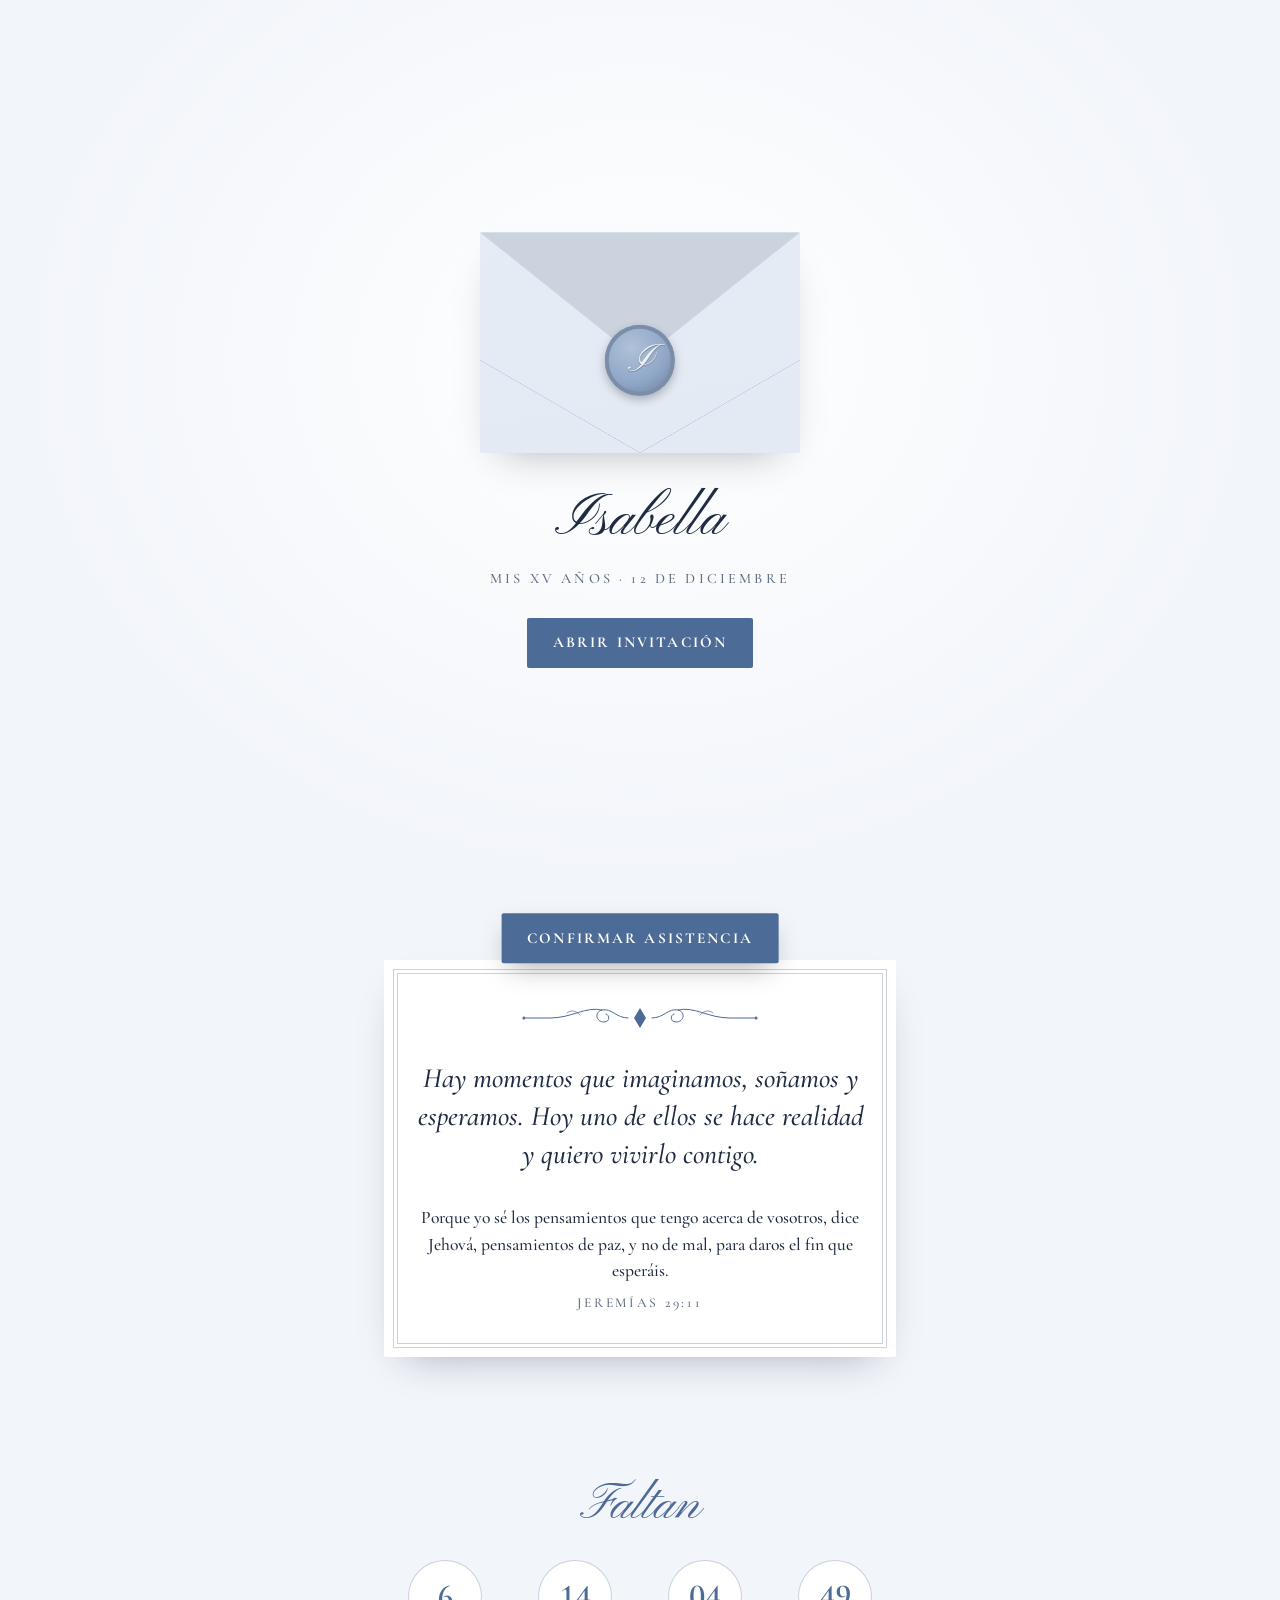
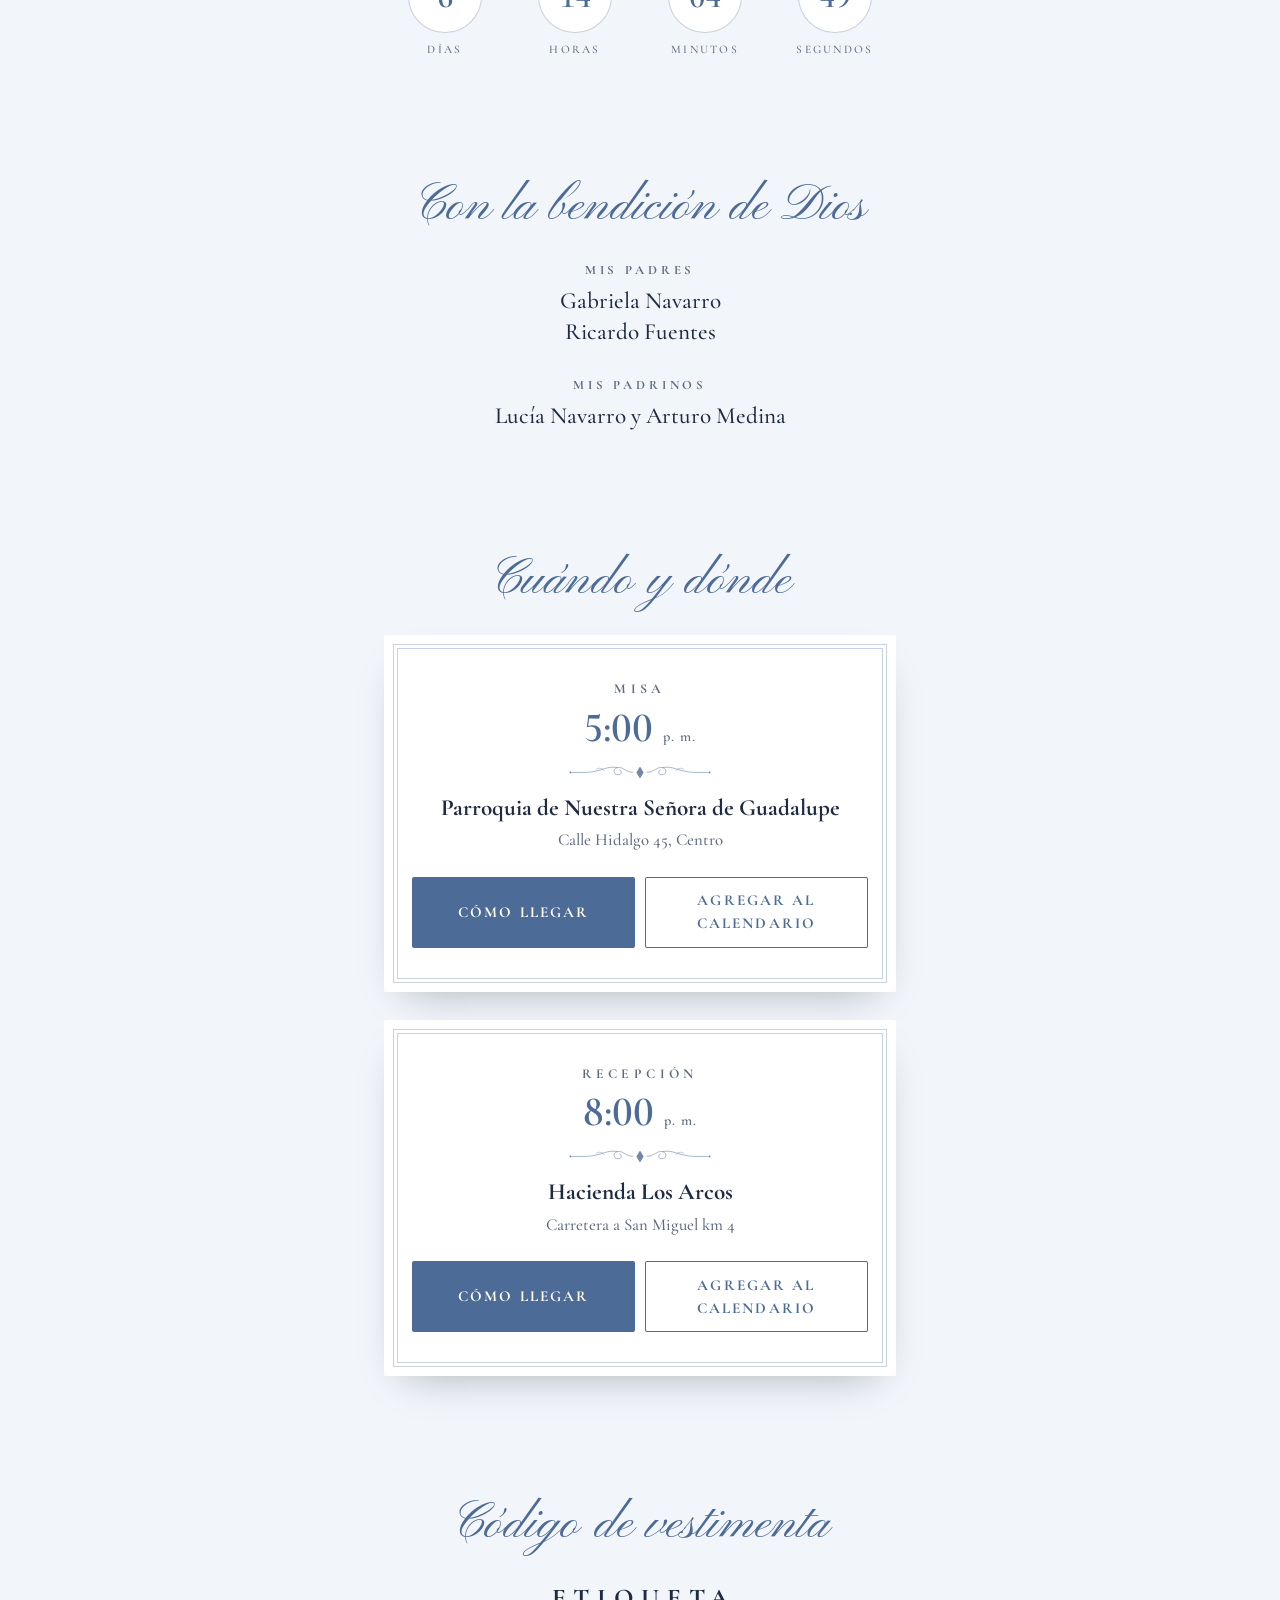
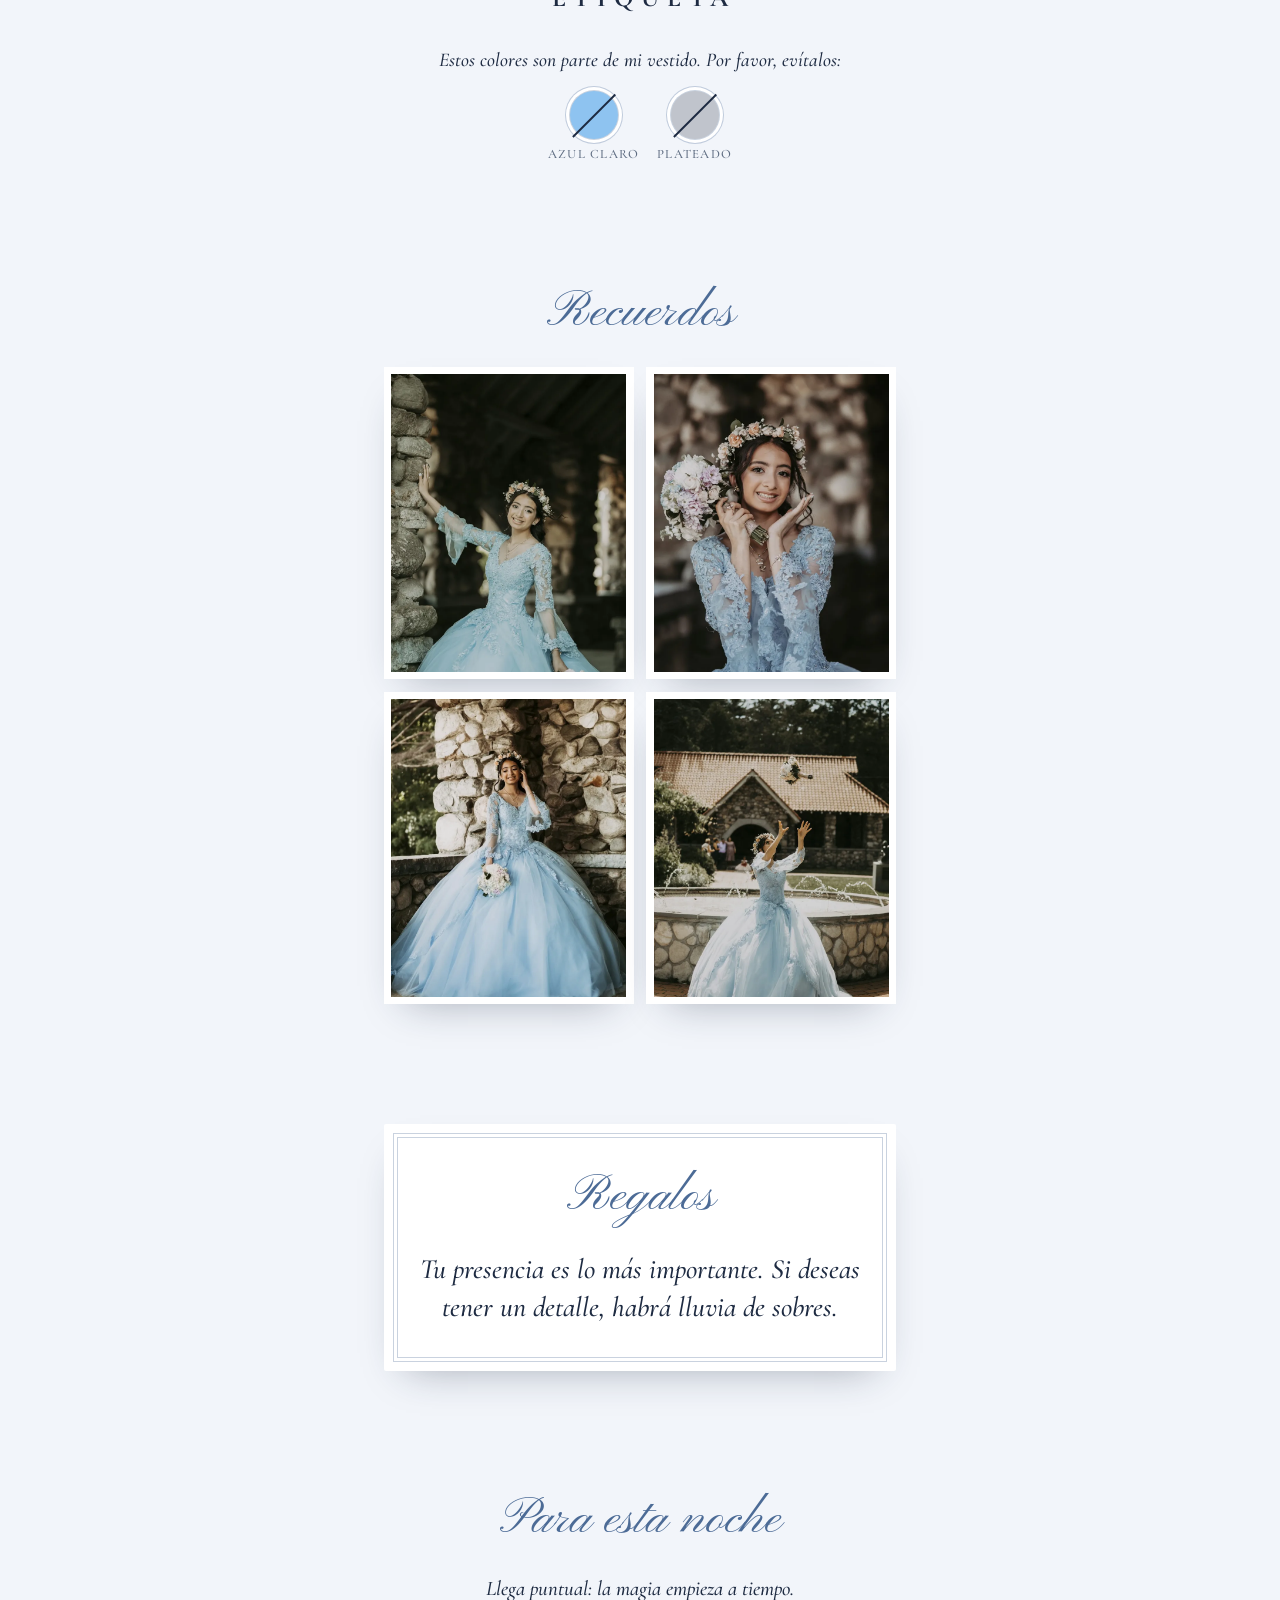
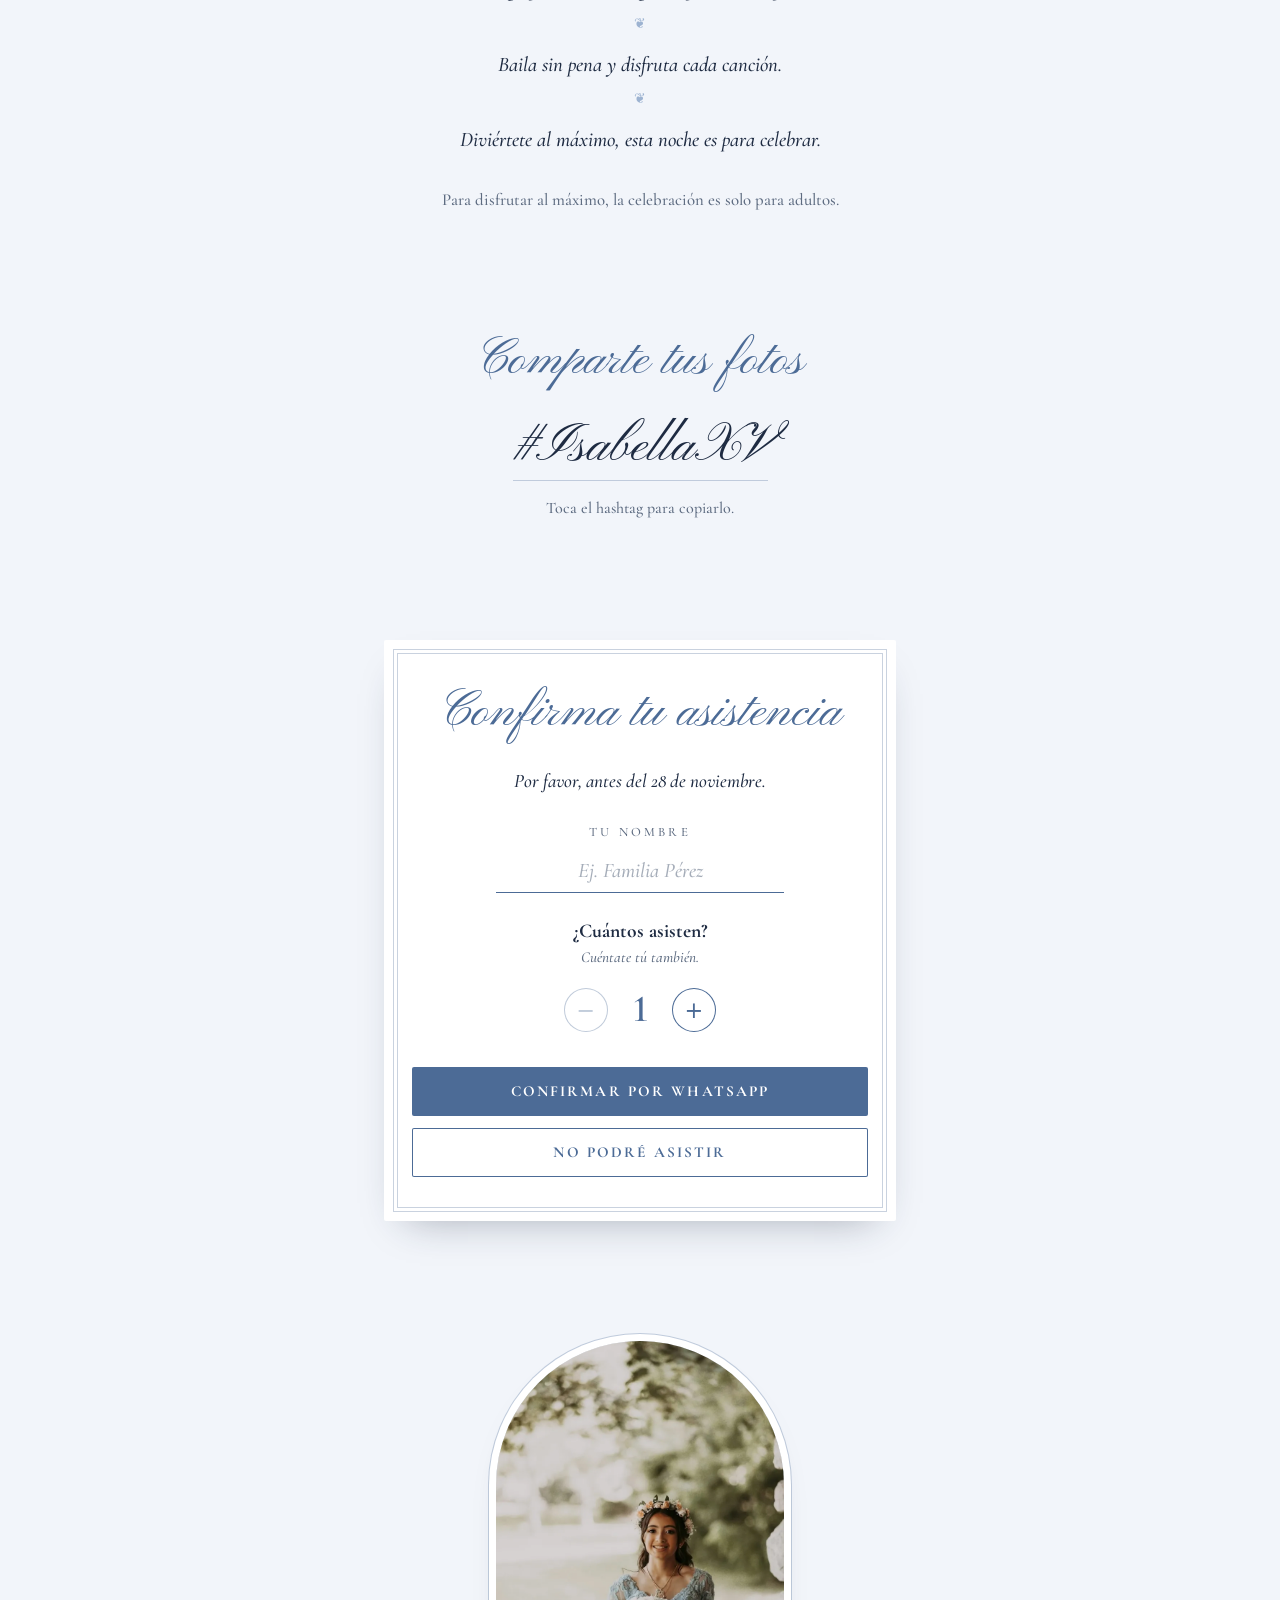
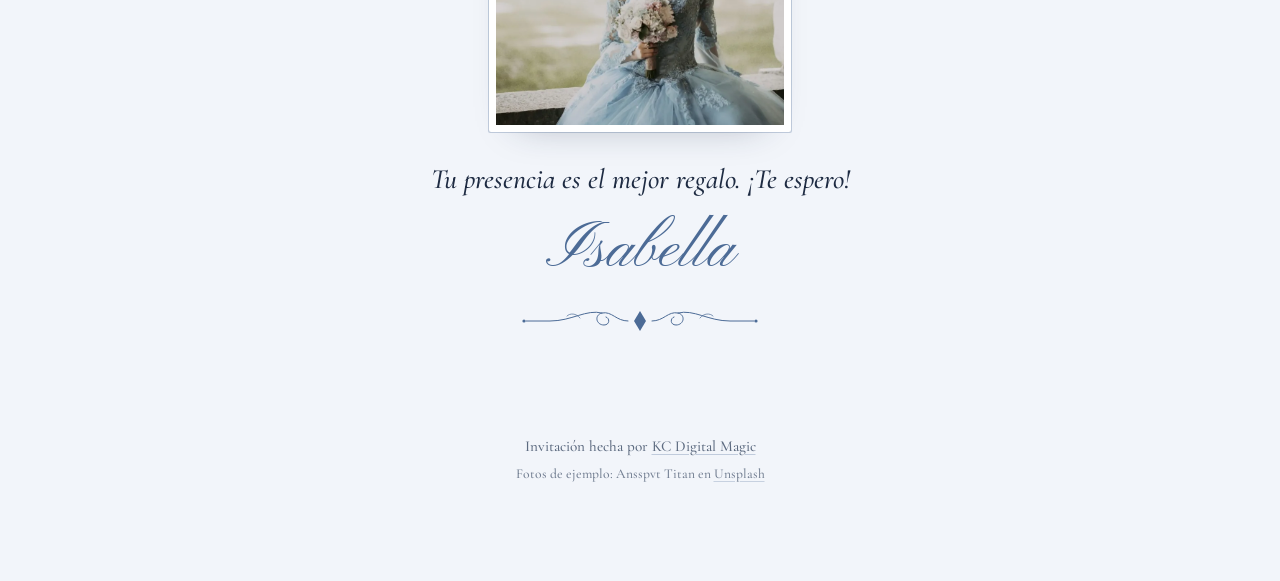
==== xv-isabella-2612/index.html @ 0a664512 "Publicación desde e0c5e46" ====
<!doctype html>
<html lang="es" data-tema="cielo-plata" class="con-fotos">
<head>
<meta charset="utf-8">
<meta name="viewport" content="width=device-width, initial-scale=1, viewport-fit=cover">
<meta name="robots" content="noindex, nofollow">
<meta name="theme-color" content="#F2F5FA">
<link rel="icon" href="data:image/svg+xml,%3Csvg%20xmlns%3D%22http%3A//www.w3.org/2000/svg%22%20viewBox%3D%220%200%2064%2064%22%3E%3Crect%20width%3D%2264%22%20height%3D%2264%22%20rx%3D%2214%22%20fill%3D%22%23F2F5FA%22/%3E%3Ctext%20x%3D%2232%22%20y%3D%2244%22%20font-family%3D%22Georgia%2Cserif%22%20font-size%3D%2234%22%20text-anchor%3D%22middle%22%20fill%3D%22%234C6B96%22%3EXV%3C/text%3E%3C/svg%3E">
<title>Mis XV años: Isabella</title>
<meta name="description" content="Sábado 12 de diciembre de 2026. Hay momentos que imaginamos, soñamos y esperamos. Hoy uno de ellos se hace realidad y quiero vivirlo contigo.">
<meta property="og:type" content="website">
<meta property="og:title" content="Mis XV años: Isabella">
<meta property="og:description" content="Sábado 12 de diciembre de 2026. Toca para abrir tu invitación.">
<meta property="og:image" content="https://basic.kcdigitalmagic.com/xv-isabella-2612/og.jpg">
<meta property="og:image:width" content="1200">
<meta property="og:image:height" content="630">
<meta property="og:url" content="https://basic.kcdigitalmagic.com/xv-isabella-2612/">
<script>document.documentElement.classList.add("js");if(!matchMedia("(prefers-reduced-motion: reduce)").matches)document.documentElement.classList.add("anima");</script>
<link rel="preload" href="../assets/fuentes/pinyon-script-latin-400-normal.woff2" as="font" type="font/woff2" crossorigin>
<link rel="preload" href="../assets/fuentes/cormorant-garamond-latin-wght-normal.woff2" as="font" type="font/woff2" crossorigin>
<link rel="preload" href="../assets/fuentes/cormorant-garamond-latin-wght-italic.woff2" as="font" type="font/woff2" crossorigin>
<style>
@font-face{font-family:"Pinyon Script";src:url("../assets/fuentes/pinyon-script-latin-400-normal.woff2") format("woff2");font-weight:400;font-style:normal;font-display:swap}
@font-face{font-family:"Cormorant Garamond";src:url("../assets/fuentes/cormorant-garamond-latin-wght-normal.woff2") format("woff2");font-weight:300 700;font-style:normal;font-display:swap}
@font-face{font-family:"Cormorant Garamond";src:url("../assets/fuentes/cormorant-garamond-latin-wght-italic.woff2") format("woff2");font-weight:300 700;font-style:italic;font-display:swap}
/* XV Clásica Elegante — papel, filigrana y caligrafía.
   La apertura es un sobre con sello de lacre; el resto es una tarjeta que se lee con calma. */

/* ---------- Temas ---------- */
:root, [data-tema="marfil-dorado"] {
  --fondo: #F7F1E6;
  --fondo-2: #EFE5D3;
  --papel: #FFFCF6;
  --tinta: #3A2E24;
  --tinta-suave: #7A6A58;
  --acento: #9A7333;
  --acento-claro: #C9A961;
  --acento-tinta: #FFFDF8;
  --linea: rgba(154, 115, 51, .32);
  --sello: #8C2F2B;
  --sombra: 0 18px 40px -22px rgba(74, 52, 24, .45);
}
[data-tema="cielo-plata"] {
  --fondo: #F2F5FA;
  --fondo-2: #E3EAF4;
  --papel: #FFFFFF;
  --tinta: #1E2B42;
  --tinta-suave: #5D6B80;
  --acento: #4C6B96;
  --acento-claro: #9DB3D1;
  --acento-tinta: #FFFFFF;
  --linea: rgba(76, 107, 150, .3);
  --sello: #8FA7C7;
  --sombra: 0 18px 40px -22px rgba(30, 43, 66, .4);
}
[data-tema="rosa-palo"] {
  --fondo: #F8EEEC;
  --fondo-2: #F0DFDC;
  --papel: #FFFAF9;
  --tinta: #4A2930;
  --tinta-suave: #86636A;
  --acento: #A35D6A;
  --acento-claro: #D6A3AC;
  --acento-tinta: #FFFFFF;
  --linea: rgba(163, 93, 106, .3);
  --sello: #B88A5A;
  --sombra: 0 18px 40px -22px rgba(74, 41, 48, .4);
}

/* ---------- Base ---------- */
*, *::before, *::after { box-sizing: border-box; }
html { -webkit-text-size-adjust: 100%; scroll-behavior: smooth; }
body {
  margin: 0;
  background: var(--fondo);
  color: var(--tinta);
  font-family: "Cormorant Garamond", Georgia, serif;
  font-weight: 500;
  font-size: 1.22rem;
  line-height: 1.5;
  -webkit-font-smoothing: antialiased;
  overflow-x: hidden;
  text-align: center;
}
img, svg { display: block; max-width: 100%; }
a { color: inherit; }
button { font: inherit; color: inherit; }
:focus-visible { outline: 2px solid var(--acento); outline-offset: 3px; border-radius: 4px; }

.script { font-family: "Pinyon Script", cursive; font-weight: 400; }
.contenedor { width: min(100% - 2.5rem, 32rem); margin-inline: auto; }
.suave { color: var(--tinta-suave); }

.filigrana { width: min(15rem, 70%); margin: 0 auto 1.75rem; color: var(--acento); }
.filigrana.mini { width: 9rem; margin: .9rem auto; opacity: .8; }

/* Tarjeta de papel con doble filete */
.tarjeta {
  position: relative;
  background: var(--papel);
  padding: 2.75rem 1.75rem;
  box-shadow: var(--sombra);
  border-radius: 2px;
}
.tarjeta::before {
  content: ""; position: absolute; inset: .55rem;
  border: 1px solid var(--linea);
  outline: 1px solid var(--linea); outline-offset: -5px;
  pointer-events: none;
}

/* ---------- Botones ---------- */
.boton {
  display: inline-flex; align-items: center; justify-content: center; gap: .5rem;
  min-height: 3.1rem; padding: .8rem 1.6rem;
  border: 0; border-radius: 2px;
  background: var(--acento); color: var(--acento-tinta);
  font-family: "Cormorant Garamond", Georgia, serif;
  font-weight: 700; font-size: .95rem; letter-spacing: .14em; text-transform: uppercase;
  text-decoration: none; cursor: pointer;
  transition: transform .15s ease, background-color .2s ease;
}
.boton:active { transform: scale(.97); }
.boton-sec { background: transparent; color: var(--acento); box-shadow: inset 0 0 0 1px var(--acento); }

/* ---------- Apertura: sobre con sello ---------- */
.telon { display: none; }
.js .telon {
  position: fixed; inset: 0; z-index: 50;
  display: grid; place-items: center;
  background: radial-gradient(ellipse at 50% 40%, var(--papel), var(--fondo) 70%);
  padding: 2rem 1.25rem;
}
.telon-caja { display: grid; gap: 1rem; justify-items: center; width: 100%; }
.telon-para { margin: 0; color: var(--tinta-suave); font-style: italic; font-size: 1.15rem; }
.telon-para[hidden] { display: none; }
.telon-para strong { color: var(--tinta); font-weight: 700; font-style: normal; }
.telon-nombre { margin: 1.25rem 0 0; font-family: "Pinyon Script", cursive; font-size: clamp(2.6rem, 12vw, 3.6rem); line-height: 1.1; color: var(--tinta); }
.telon-sub { margin: 0 0 .75rem; font-size: .9rem; letter-spacing: .22em; text-transform: uppercase; color: var(--tinta-suave); }

.sobre {
  --w: min(78vw, 20rem);
  position: relative; width: var(--w); aspect-ratio: 1.45;
  perspective: 900px;
}
.sobre > * { position: absolute; inset: 0; }
.sobre-fondo { background: var(--fondo-2); border-radius: 3px; box-shadow: var(--sombra); }
.sobre-carta {
  inset: 8% 6% 6%;
  background: var(--papel);
  display: grid; place-items: start center; padding-top: 12%;
  box-shadow: 0 0 0 1px var(--linea) inset;
  z-index: 1;
}
.sobre-carta-xv { font-family: "Pinyon Script", cursive; font-size: 2.4rem; color: var(--acento); line-height: 1; }
.sobre-frente {
  background: linear-gradient(170deg, color-mix(in srgb, var(--fondo-2) 92%, white), var(--fondo-2));
  clip-path: polygon(0 0, 50% 58%, 100% 0, 100% 100%, 0 100%);
  border-radius: 3px;
  z-index: 1;
}
.sobre-frente::after {
  content: ""; position: absolute; inset: 0;
  background: linear-gradient(to top right, transparent calc(50% - .5px), var(--linea) 50%, transparent calc(50% + .5px)) left bottom / 50% 42% no-repeat,
              linear-gradient(to top left, transparent calc(50% - .5px), var(--linea) 50%, transparent calc(50% + .5px)) right bottom / 50% 42% no-repeat;
}
.sobre-solapa {
  bottom: 42%;
  background: color-mix(in srgb, var(--fondo-2) 88%, var(--tinta));
  clip-path: polygon(0 0, 100% 0, 50% 100%);
  transform-origin: top center;
  z-index: 2;
}
.sello {
  inset: auto; left: 50%; top: 58%; width: 4.4rem; height: 4.4rem;
  translate: -50% -50%;
  border-radius: 50%;
  display: grid; place-items: center;
  background: radial-gradient(circle at 38% 32%, color-mix(in srgb, var(--sello) 70%, white), var(--sello) 55%, color-mix(in srgb, var(--sello) 70%, black));
  box-shadow: 0 4px 10px rgba(0, 0, 0, .25), inset 0 0 0 4px color-mix(in srgb, var(--sello) 85%, black);
  z-index: 3;
}
.sello span { font-family: "Pinyon Script", cursive; font-size: 2.3rem; line-height: 1; color: rgba(255, 255, 255, .88); text-shadow: 0 1px 1px rgba(0, 0, 0, .3); padding-top: .2rem; }

.telon.abriendo .sello { animation: sello-sale .45s ease-in forwards; }
.telon.abriendo .sobre-solapa { animation: solapa-abre .7s .35s cubic-bezier(.5, 0, .3, 1) forwards; }
.telon.abriendo .sobre-carta { animation: carta-sube .8s .85s cubic-bezier(.2, .8, .2, 1) forwards; }
.telon.abriendo { animation: telon-sale .6s 1.45s ease forwards; }
.telon.abriendo #abrir, .telon.abriendo .telon-sub { opacity: 0; transition: opacity .3s; }
@keyframes sello-sale { to { transform: scale(1.4); opacity: 0; } }
@keyframes solapa-abre { 50% { z-index: 2; } to { transform: rotateX(180deg); z-index: 0; } }
@keyframes carta-sube { to { transform: translateY(-46%); } }
@keyframes telon-sale { to { opacity: 0; visibility: hidden; } }

/* ---------- Portada ---------- */
.portada {
  position: relative;
  min-height: 100svh;
  display: grid; align-content: center; justify-items: center;
  gap: 1.5rem;
  padding: 2.5rem 1.25rem 4.5rem;
  background: radial-gradient(ellipse at 50% 30%, var(--papel), var(--fondo) 75%);
}
.portada-fondo { width: min(74vw, 20rem); }
.arco {
  aspect-ratio: 3 / 4;
  border-radius: 999px 999px 4px 4px;
  overflow: hidden;
  box-shadow: 0 0 0 1px var(--papel), 0 0 0 7px var(--papel), 0 0 0 8px var(--linea), var(--sombra);
}
.arco img { width: 100%; height: 100%; object-fit: cover; object-position: center 20%; }
.corona { width: 100%; color: var(--acento); }
.corona-letra { font-family: "Pinyon Script", cursive; font-size: 78px; }

.portada-texto { display: grid; justify-items: center; }
.para { margin: 0 0 1rem; font-style: italic; color: var(--tinta-suave); }
.para[hidden] { display: none; }
.para strong { color: var(--tinta); font-style: normal; font-weight: 700; }
.antetitulo { margin: 0; font-size: .95rem; letter-spacing: .4em; text-transform: uppercase; color: var(--tinta-suave); padding-left: .4em; }
.xv { width: 7.5rem; margin: -.1rem 0 .15rem; color: var(--acento); }
.xv text {
  font-family: "Cormorant Garamond", Georgia, serif; font-weight: 600; font-style: italic;
  fill: none; stroke: currentColor; stroke-width: 1.6;
  stroke-dasharray: 900; stroke-dashoffset: 0;
}
.nombre {
  margin: .4rem 0 0;
  font-family: "Pinyon Script", cursive; font-weight: 400;
  font-size: clamp(3.2rem, 15vw, 5.5rem); line-height: 1.15;
  color: var(--tinta);
  overflow-wrap: anywhere;
}
.nombre .letra { display: inline-block; }
.nombre .palabra { display: inline-block; white-space: nowrap; }
.fecha-portada {
  margin-top: 1rem;
  display: grid; grid-template-columns: 1fr auto 1fr; align-items: center; gap: .1rem .9rem;
  font-size: .85rem; letter-spacing: .25em; text-transform: uppercase; color: var(--tinta-suave);
}
.fecha-portada > span:first-child { grid-column: 1; grid-row: 1; text-align: right; padding: .35rem 0; border-block: 1px solid var(--linea); }
.fecha-portada .dia-num { grid-column: 2; grid-row: 1 / span 2; font-size: 3rem; letter-spacing: 0; color: var(--acento); font-weight: 600; line-height: 1; }
.fecha-portada > span:nth-child(3) { grid-column: 3; grid-row: 1; text-align: left; padding: .35rem 0; border-block: 1px solid var(--linea); }
.fecha-portada .anio { grid-column: 1 / -1; grid-row: 3; margin-top: .4rem; }

.bajar {
  position: absolute; bottom: 1.1rem; left: 50%; translate: -50% 0;
  width: 2.6rem; height: 2.6rem; border-radius: 50%;
  display: grid; place-items: center;
  box-shadow: inset 0 0 0 1px var(--linea);
  color: var(--acento); text-decoration: none;
}

/* ---------- Secciones ---------- */
.seccion { padding: 3.75rem 0; }
.titulo {
  margin: 0 0 1.5rem;
  font-family: "Pinyon Script", cursive; font-weight: 400;
  font-size: clamp(2.5rem, 11vw, 3.2rem); line-height: 1.15;
  color: var(--acento);
}
.texto-grande {
  margin: 0;
  font-style: italic;
  font-size: clamp(1.4rem, 5.6vw, 1.75rem);
  line-height: 1.35;
  text-wrap: pretty;
}
.cita { margin: 2rem 0 0; }
.cita p { margin: 0; font-size: 1.1rem; }
.cita footer { margin-top: .5rem; color: var(--tinta-suave); font-size: .85rem; letter-spacing: .2em; text-transform: uppercase; }

/* Cuenta regresiva */
.cuenta { display: grid; grid-template-columns: repeat(4, 1fr); gap: .5rem; margin: 0; }
.cuenta div { display: grid; justify-items: center; gap: .45rem; }
.cuenta dd {
  margin: 0; order: -1;
  width: min(100%, 4.6rem); aspect-ratio: 1; border-radius: 50%;
  display: grid; place-items: center;
  border: 1px solid var(--linea); background: var(--papel);
  font-size: clamp(1.6rem, 7vw, 2.1rem); font-weight: 600; line-height: 1;
  font-variant-numeric: lining-nums tabular-nums; color: var(--acento);
}
.cuenta dt { color: var(--tinta-suave); font-size: .72rem; letter-spacing: .2em; text-transform: uppercase; }

/* Familia */
.familia { display: grid; gap: 1.75rem; }
.familia h3 { margin: 0 0 .35rem; font-size: .8rem; font-weight: 700; letter-spacing: .3em; text-transform: uppercase; color: var(--tinta-suave); }
.familia p { margin: 0; font-size: 1.45rem; line-height: 1.35; }

/* Momentos */
.momentos { list-style: none; margin: 0; padding: 0; display: grid; gap: 1.75rem; }
.momento h3 { margin: 0; font-size: .85rem; font-weight: 700; letter-spacing: .32em; text-transform: uppercase; color: var(--tinta-suave); }
.momento-hora { margin: .5rem 0 0; font-size: 2.6rem; font-weight: 600; line-height: 1; color: var(--acento); font-variant-numeric: lining-nums; }
.momento-hora small { font-size: .9rem; font-weight: 600; letter-spacing: .08em; color: var(--tinta-suave); }
.momento-lugar { margin: 0; font-size: 1.45rem; font-weight: 700; line-height: 1.2; }
.momento-dir { margin: .3rem 0 0; color: var(--tinta-suave); font-size: 1.05rem; }
.momento-acciones { display: grid; gap: .6rem; margin-top: 1.5rem; }

/* Vestimenta */
.nivel { margin: 0; font-size: 1.6rem; font-weight: 700; letter-spacing: .3em; text-transform: uppercase; padding-left: .3em; }
.reservados { margin-top: 1.75rem; }
.reservados p { margin: 0 0 1rem; font-style: italic; }
.muestras { display: flex; flex-wrap: wrap; justify-content: center; gap: 1.1rem; list-style: none; margin: 0; padding: 0; }
.muestra { display: grid; justify-items: center; gap: .4rem; font-size: .8rem; letter-spacing: .1em; text-transform: uppercase; color: var(--tinta-suave); }
.muestra span:first-child {
  position: relative; width: 3rem; height: 3rem; border-radius: 50%;
  background: var(--color); box-shadow: 0 0 0 1px var(--linea), 0 0 0 4px var(--papel), 0 0 0 5px var(--linea);
}
.muestra span:first-child::after {
  content: ""; position: absolute; left: -12%; right: -12%; top: 50%; height: 1.5px;
  background: var(--tinta); transform: rotate(-45deg);
}
.nota { margin-top: 1.5rem; }

/* Galería: marcos en cuadrícula, la primera foto destacada */
.galeria { display: grid; grid-template-columns: 1fr 1fr; gap: .8rem; }
.galeria figure { margin: 0; background: var(--papel); padding: .45rem; box-shadow: var(--sombra); aspect-ratio: 4 / 5; }
.galeria img { width: 100%; height: 100%; object-fit: cover; }
.galeria figure:first-child { grid-column: 1 / -1; aspect-ratio: 4 / 3; }
.galeria-2 figure:first-child, .galeria-1 figure:first-child { grid-column: auto; aspect-ratio: 4 / 5; }
.galeria-1 { grid-template-columns: 1fr; }
.galeria-3 figure:first-child { aspect-ratio: 4 / 3.4; }
.galeria-4 figure:first-child { grid-column: auto; aspect-ratio: 4 / 5; }

/* Regalos */
.regalo .boton { margin-top: 1.5rem; }

/* Reglas y avisos */
.reglas { list-style: none; margin: 0; padding: 0; display: grid; gap: .9rem; font-size: 1.3rem; font-style: italic; }
.reglas li::after { content: "❦"; display: block; margin-top: .5rem; color: var(--acento-claro); font-style: normal; font-size: .9rem; }
.reglas li:last-child::after { display: none; }
.avisos { margin-top: 2rem; display: grid; gap: .5rem; color: var(--tinta-suave); font-size: 1.05rem; }
.avisos p { margin: 0; }

/* Hashtag */
.hashtag {
  background: none; border: 0; padding: 0; cursor: pointer;
  font-family: "Pinyon Script", cursive; font-size: clamp(2.4rem, 11vw, 3.4rem); line-height: 1.2;
  color: var(--tinta); overflow-wrap: anywhere;
  border-bottom: 1px solid var(--linea);
}
.hashtag-estado { margin: .9rem 0 0; color: var(--tinta-suave); font-size: 1rem; min-height: 1.5em; }

/* Confirmación */
.limite { margin: 0 0 1.75rem; font-style: italic; font-size: 1.2rem; }
.cupos { display: grid; justify-items: center; gap: .75rem; margin: 0 0 1.75rem; }
.cupos-label { margin: 0; font-weight: 700; }
.cupos-label small { display: block; color: var(--tinta-suave); font-size: .95rem; font-weight: 500; font-style: italic; }
.contador { display: flex; align-items: center; gap: .5rem; }
.contador button {
  width: 2.75rem; height: 2.75rem; border-radius: 50%; border: 0; cursor: pointer;
  background: transparent; box-shadow: inset 0 0 0 1px var(--acento); color: var(--acento); font: 400 1.4rem/1 system-ui, sans-serif;
}
.contador button:disabled { opacity: .35; cursor: default; }
.contador output { min-width: 3rem; text-align: center; font-size: 2.4rem; font-weight: 600; color: var(--acento); font-variant-numeric: lining-nums; }
.confirmar-acciones { display: grid; gap: .7rem; }
.confirmar-acciones .boton { width: 100%; }

/* Barra flotante */
.flotante {
  position: fixed; left: 50%; bottom: max(1rem, env(safe-area-inset-bottom)); z-index: 20;
  transform: translate(-50%, 160%);
  transition: transform .4s cubic-bezier(.2, .8, .2, 1);
  box-shadow: 0 10px 28px -8px rgba(0, 0, 0, .35);
  white-space: nowrap;
}
.flotante.visible { transform: translate(-50%, 0); }

/* Cierre */
.cierre { padding-bottom: 2.5rem; }
.cierre-foto { margin: 0 auto 2.25rem; width: min(80%, 18rem); aspect-ratio: 3 / 4; border-radius: 999px 999px 4px 4px; overflow: hidden; box-shadow: 0 0 0 7px var(--papel), 0 0 0 8px var(--linea), var(--sombra); }
.cierre-foto img { width: 100%; height: 100%; object-fit: cover; }
.cierre-arte { width: 9.5rem; margin: 0 auto 1.5rem; }
.firma { margin: 1.25rem 0 1.5rem; font-family: "Pinyon Script", cursive; font-size: clamp(3rem, 13vw, 4rem); line-height: 1; color: var(--acento); }
.pie { padding: 2rem 0 6rem; color: var(--tinta-suave); font-size: .95rem; }
.pie p { margin: 0; }
.pie .creditos { margin-top: .4rem; font-size: .85rem; opacity: .85; }
.pie a { text-decoration-color: var(--linea); text-underline-offset: 3px; }

/* ---------- Movimiento ---------- */
.js.anima .nombre .letra { opacity: 0; transform: translateY(.3em); }
.js.anima .xv text { stroke-dashoffset: 900; }
.js.anima .fecha-portada, .js.anima .para, .js.anima .portada-fondo { opacity: 0; }

/* Las tarjetas aparecen al llegar a ellas (solo donde el navegador lo soporta, sin JS) */
@supports (animation-timeline: view()) {
  @media (prefers-reduced-motion: no-preference) {
    .revela {
      animation: revela linear both;
      animation-timeline: view();
      animation-range: entry 0% entry 55%;
    }
    @keyframes revela { from { opacity: 0; transform: translateY(2.2rem); } }
  }
}

@media (prefers-reduced-motion: reduce) {
  html { scroll-behavior: auto; }
  .flotante { transition: none; }
}

@media (min-width: 48rem) {
  .momento-acciones { grid-template-columns: 1fr 1fr; }
}

/* Nombre del invitado al confirmar */
.rsvp-nombre { display: grid; gap: .35rem; margin: 0 auto 1.5rem; max-width: 18rem; }
.rsvp-nombre span { font-size: .8rem; letter-spacing: .25em; text-transform: uppercase; color: var(--tinta-suave); }
.rsvp-nombre input {
  font: inherit; font-size: 1.3rem; text-align: center; color: var(--tinta); background: transparent;
  border: 0; border-bottom: 1px solid var(--acento); border-radius: 0; padding: .4rem 0;
}
.rsvp-nombre input:focus { outline: none; border-bottom-width: 2px; }
.rsvp-nombre input::placeholder { color: var(--tinta-suave); opacity: .55; font-style: italic; }

</style>
</head>
<body>


<div class="telon" id="telon" role="dialog" aria-modal="true" aria-labelledby="telon-nombre" data-retardo="1500">
  <div class="telon-caja">
    <div class="sobre" aria-hidden="true">
      <div class="sobre-fondo"></div>
      <div class="sobre-carta"><span class="sobre-carta-xv">XV</span></div>
      <div class="sobre-frente"></div>
      <div class="sobre-solapa"></div>
      <div class="sello"><span>I</span></div>
    </div>
    <p class="telon-nombre" id="telon-nombre">Isabella</p>
    <p class="telon-sub">Mis XV años · 12 de diciembre</p>
    <button class="boton" id="abrir" type="button">Abrir invitación</button>
  </div>
</div>

<main>
<header class="portada" id="inicio">
  <div class="portada-fondo">
    
    <div class="arco"><img src="isabella-portada.webp" alt="Isabella" fetchpriority="high"></div>
    
  </div>
  <div class="portada-texto">
    <p class="antetitulo">Mis</p>
    <svg class="xv" viewBox="0 0 300 150" aria-hidden="true"><text x="150" y="128" text-anchor="middle" font-size="150">XV</text></svg>
    <p class="antetitulo">años</p>
    <h1 class="nombre" aria-label="Isabella"><span class="palabra" aria-hidden="true"><span class="letra">I</span><span class="letra">s</span><span class="letra">a</span><span class="letra">b</span><span class="letra">e</span><span class="letra">l</span><span class="letra">l</span><span class="letra">a</span></span></h1>
    <div class="fecha-portada">
      <span>sábado</span>
      <span class="dia-num">12</span>
      <span>diciembre</span>
      <span class="anio">2026</span>
    </div>
  </div>
  <a class="bajar" href="#mensaje" aria-label="Ver la invitación">
    <svg width="18" height="18" viewBox="0 0 18 18" aria-hidden="true"><path d="M9 3v12M3.5 9.5 9 15l5.5-5.5" fill="none" stroke="currentColor" stroke-width="1.4" stroke-linecap="round" stroke-linejoin="round"/></svg>
  </a>
</header>

<section class="seccion" id="mensaje">
  <div class="contenedor tarjeta revela">
    <svg class="filigrana" viewBox="0 0 240 28" aria-hidden="true" fill="none" stroke="currentColor" stroke-width="1" stroke-linecap="round">
  <path d="M120 4 l6 10 -6 10 -6 -10z" fill="currentColor" stroke="none"/>
  
  <g><path d="M108 14 C 96 14 92 4 82 6 C 74 8 76 18 84 18 C 90 18 90 11 86 10"/>
    <path d="M82 6 C 66 2 52 14 30 14 L 6 14"/>
    <circle cx="4" cy="14" r="1.6" fill="currentColor" stroke="none"/>
    <path d="M60 11 C 56 6 50 6 47 9" opacity=".7"/></g>
  <g transform="matrix(-1 0 0 1 240 0)"><path d="M108 14 C 96 14 92 4 82 6 C 74 8 76 18 84 18 C 90 18 90 11 86 10"/>
    <path d="M82 6 C 66 2 52 14 30 14 L 6 14"/>
    <circle cx="4" cy="14" r="1.6" fill="currentColor" stroke="none"/>
    <path d="M60 11 C 56 6 50 6 47 9" opacity=".7"/></g>
</svg>
    <p class="texto-grande">Hay momentos que imaginamos, soñamos y esperamos. Hoy uno de ellos se hace realidad y quiero vivirlo contigo.</p>
    
    <blockquote class="cita">
      <p>Porque yo sé los pensamientos que tengo acerca de vosotros, dice Jehová, pensamientos de paz, y no de mal, para daros el fin que esperáis.</p>
      <footer>Jeremías 29:11</footer>
    </blockquote>
    
  </div>
</section>

<section class="seccion" aria-labelledby="t-cuenta">
  <div class="contenedor revela">
    <h2 class="titulo" id="t-cuenta">Faltan</h2>
    <dl class="cuenta" id="cuenta">
      <div><dt>días</dt><dd data-u="d">–</dd></div>
      <div><dt>horas</dt><dd data-u="h">–</dd></div>
      <div><dt>minutos</dt><dd data-u="m">–</dd></div>
      <div><dt>segundos</dt><dd data-u="s">–</dd></div>
    </dl>
    <p class="cuenta-fin texto-grande" id="cuenta-fin" hidden>Llegó el gran día.</p>
  </div>
</section>


<section class="seccion" aria-labelledby="t-familia">
  <div class="contenedor revela">
    <h2 class="titulo" id="t-familia">Con la bendición de Dios</h2>
    <div class="familia">
      <div><h3>Mis padres</h3><p>Gabriela Navarro<br>Ricardo Fuentes</p></div>
      <div><h3>Mis padrinos</h3><p>Lucía Navarro y Arturo Medina</p></div>
    </div>
  </div>
</section>


<section class="seccion" aria-labelledby="t-momentos">
  <div class="contenedor">
    <h2 class="titulo revela" id="t-momentos">Cuándo y dónde</h2>
    <ol class="momentos">
      
      <li class="momento tarjeta revela">
        <h3>Misa</h3>
        <p class="momento-hora" aria-label="5:00 de la tarde">5:00 <small>p. m.</small></p>
        <svg class="filigrana mini" viewBox="0 0 240 28" aria-hidden="true" fill="none" stroke="currentColor" stroke-width="1" stroke-linecap="round">
  <path d="M120 4 l6 10 -6 10 -6 -10z" fill="currentColor" stroke="none"/>
  
  <g><path d="M108 14 C 96 14 92 4 82 6 C 74 8 76 18 84 18 C 90 18 90 11 86 10"/>
    <path d="M82 6 C 66 2 52 14 30 14 L 6 14"/>
    <circle cx="4" cy="14" r="1.6" fill="currentColor" stroke="none"/>
    <path d="M60 11 C 56 6 50 6 47 9" opacity=".7"/></g>
  <g transform="matrix(-1 0 0 1 240 0)"><path d="M108 14 C 96 14 92 4 82 6 C 74 8 76 18 84 18 C 90 18 90 11 86 10"/>
    <path d="M82 6 C 66 2 52 14 30 14 L 6 14"/>
    <circle cx="4" cy="14" r="1.6" fill="currentColor" stroke="none"/>
    <path d="M60 11 C 56 6 50 6 47 9" opacity=".7"/></g>
</svg>
        <p class="momento-lugar">Parroquia de Nuestra Señora de Guadalupe</p>
        <p class="momento-dir">Calle Hidalgo 45, Centro</p>
        <div class="momento-acciones">
          <a class="boton" href="https://maps.app.goo.gl/ejemplo5" target="_blank" rel="noopener">Cómo llegar</a>
          <a class="boton boton-sec" href="#" target="_blank" rel="noopener" data-calendario="0">Agregar al calendario</a>
        </div>
      </li>
      
      <li class="momento tarjeta revela">
        <h3>Recepción</h3>
        <p class="momento-hora" aria-label="8:00 de la noche">8:00 <small>p. m.</small></p>
        <svg class="filigrana mini" viewBox="0 0 240 28" aria-hidden="true" fill="none" stroke="currentColor" stroke-width="1" stroke-linecap="round">
  <path d="M120 4 l6 10 -6 10 -6 -10z" fill="currentColor" stroke="none"/>
  
  <g><path d="M108 14 C 96 14 92 4 82 6 C 74 8 76 18 84 18 C 90 18 90 11 86 10"/>
    <path d="M82 6 C 66 2 52 14 30 14 L 6 14"/>
    <circle cx="4" cy="14" r="1.6" fill="currentColor" stroke="none"/>
    <path d="M60 11 C 56 6 50 6 47 9" opacity=".7"/></g>
  <g transform="matrix(-1 0 0 1 240 0)"><path d="M108 14 C 96 14 92 4 82 6 C 74 8 76 18 84 18 C 90 18 90 11 86 10"/>
    <path d="M82 6 C 66 2 52 14 30 14 L 6 14"/>
    <circle cx="4" cy="14" r="1.6" fill="currentColor" stroke="none"/>
    <path d="M60 11 C 56 6 50 6 47 9" opacity=".7"/></g>
</svg>
        <p class="momento-lugar">Hacienda Los Arcos</p>
        <p class="momento-dir">Carretera a San Miguel km 4</p>
        <div class="momento-acciones">
          <a class="boton" href="https://maps.app.goo.gl/ejemplo6" target="_blank" rel="noopener">Cómo llegar</a>
          <a class="boton boton-sec" href="#" target="_blank" rel="noopener" data-calendario="1">Agregar al calendario</a>
        </div>
      </li>
      
    </ol>
  </div>
</section>


<section class="seccion" aria-labelledby="t-vestimenta">
  <div class="contenedor revela">
    <h2 class="titulo" id="t-vestimenta">Código de vestimenta</h2>
    <p class="nivel">Etiqueta</p>
    
    <div class="reservados">
      <p>Estos colores son parte de mi vestido. Por favor, evítalos:</p>
      <ul class="muestras">
        <li class="muestra"><span style="--color: #8EC3F0" aria-hidden="true"></span><span>azul claro</span></li><li class="muestra"><span style="--color: #C0C4CC" aria-hidden="true"></span><span>plateado</span></li>
      </ul>
    </div>
    
    
  </div>
</section>



<section class="seccion" aria-labelledby="t-galeria">
  <div class="contenedor">
    <h2 class="titulo revela" id="t-galeria">Recuerdos</h2>
    <div class="galeria galeria-4">
      <figure class="revela"><img src="isabella-g1.webp" alt="Foto 1 de Isabella" loading="lazy"></figure><figure class="revela"><img src="isabella-g2.webp" alt="Foto 2 de Isabella" loading="lazy"></figure><figure class="revela"><img src="isabella-g3.webp" alt="Foto 3 de Isabella" loading="lazy"></figure><figure class="revela"><img src="isabella-g4.webp" alt="Foto 4 de Isabella" loading="lazy"></figure>
    </div>
  </div>
</section>



<section class="seccion regalo" aria-labelledby="t-regalos">
  <div class="contenedor tarjeta revela">
    <h2 class="titulo" id="t-regalos">Regalos</h2>
    <p class="texto-grande">Tu presencia es lo más importante. Si deseas tener un detalle, habrá lluvia de sobres.</p>
    
  </div>
</section>



<section class="seccion" aria-labelledby="t-reglas">
  <div class="contenedor revela">
    
    <h2 class="titulo" id="t-reglas">Para esta noche</h2>
    <ul class="reglas"><li>Llega puntual: la magia empieza a tiempo.</li><li>Baila sin pena y disfruta cada canción.</li><li>Diviértete al máximo, esta noche es para celebrar.</li></ul>
    
    <div class="avisos"><p>Para disfrutar al máximo, la celebración es solo para adultos.</p></div>
  </div>
</section>



<section class="seccion" aria-labelledby="t-hashtag">
  <div class="contenedor revela">
    <h2 class="titulo" id="t-hashtag">Comparte tus fotos</h2>
    <button class="hashtag" type="button">#IsabellaXV</button>
    <p class="hashtag-estado" aria-live="polite">Toca el hashtag para copiarlo.</p>
  </div>
</section>


<section class="seccion confirmar" id="confirmar" aria-labelledby="t-confirmar">
  <div class="contenedor tarjeta revela">
    <h2 class="titulo" id="t-confirmar">Confirma tu asistencia</h2>
    <p class="limite">Por favor, antes del 28 de noviembre.</p>
    
    <label class="rsvp-nombre"><span>Tu nombre</span><input type="text" id="rsvp-nombre" autocomplete="name" maxlength="60" placeholder="Ej. Familia Pérez"></label>
    <div class="cupos">
      <p class="cupos-label">¿Cuántos asisten?<small id="cupos-nota">Cuéntate tú también.</small></p>
      <div class="contador">
        <button type="button" id="cupos-menos" aria-label="Uno menos">−</button>
        <output id="cupos-n" aria-live="polite">1</output>
        <button type="button" id="cupos-mas" aria-label="Uno más">+</button>
      </div>
    </div>
    <div class="confirmar-acciones">
      <a class="boton" href="https://wa.me/525500000000" target="_blank" rel="noopener" id="confirmar-si">Confirmar por WhatsApp</a>
      <a class="boton boton-sec" href="https://wa.me/525500000000" target="_blank" rel="noopener" id="confirmar-no">No podré asistir</a>
    </div>
    
  </div>
</section>

<section class="seccion cierre" aria-label="Despedida">
  <div class="contenedor revela">
    <figure class="cierre-foto"><img src="isabella-cierre.webp" alt="Isabella" loading="lazy"></figure>
    
    <p class="texto-grande">Tu presencia es el mejor regalo. ¡Te espero!</p>
    <p class="firma">Isabella</p>
    <svg class="filigrana" viewBox="0 0 240 28" aria-hidden="true" fill="none" stroke="currentColor" stroke-width="1" stroke-linecap="round">
  <path d="M120 4 l6 10 -6 10 -6 -10z" fill="currentColor" stroke="none"/>
  
  <g><path d="M108 14 C 96 14 92 4 82 6 C 74 8 76 18 84 18 C 90 18 90 11 86 10"/>
    <path d="M82 6 C 66 2 52 14 30 14 L 6 14"/>
    <circle cx="4" cy="14" r="1.6" fill="currentColor" stroke="none"/>
    <path d="M60 11 C 56 6 50 6 47 9" opacity=".7"/></g>
  <g transform="matrix(-1 0 0 1 240 0)"><path d="M108 14 C 96 14 92 4 82 6 C 74 8 76 18 84 18 C 90 18 90 11 86 10"/>
    <path d="M82 6 C 66 2 52 14 30 14 L 6 14"/>
    <circle cx="4" cy="14" r="1.6" fill="currentColor" stroke="none"/>
    <path d="M60 11 C 56 6 50 6 47 9" opacity=".7"/></g>
</svg>
  </div>
</section>
</main>

<footer class="pie">
  <p>Invitación hecha por <a href="https://kcdigitalmagic.com" target="_blank" rel="noopener">KC Digital Magic</a></p>
  <p class="creditos">Fotos de ejemplo: Ansspvt Titan en <a href="https://unsplash.com" target="_blank" rel="noopener">Unsplash</a></p>
</footer>

<a class="boton flotante" href="#confirmar">Confirmar asistencia</a>

<script type="application/json" id="datos">{"confirmacion": {"fecha_limite": "2026-11-28", "link": null, "metodo": "whatsapp", "whatsapp": "+52 55 0000 0000"}, "cupos_demo": null, "inicio": "2026-12-12T17:00:00", "momentos": [{"direccion": "Calle Hidalgo 45, Centro", "fin": "2026-12-12T18:00:00", "inicio": "2026-12-12T17:00:00", "lugar": "Parroquia de Nuestra Se\u00f1ora de Guadalupe", "titulo": "XV a\u00f1os de Isabella: misa"}, {"direccion": "Carretera a San Miguel km 4", "fin": "2026-12-13T02:00:00", "inicio": "2026-12-12T20:00:00", "lugar": "Hacienda Los Arcos", "titulo": "XV a\u00f1os de Isabella: recepci\u00f3n"}], "nombre": "Isabella", "para_demo": null, "slug": "xv-isabella-2612", "url": "https://basic.kcdigitalmagic.com/xv-isabella-2612/"}</script>
<script>
/* KC Basic — comportamiento común de las invitaciones. Sin librerías. */
(function () {
  "use strict";

  var datos = JSON.parse(document.getElementById("datos").textContent);
  var raiz = document.documentElement;
  var reducido = window.matchMedia("(prefers-reduced-motion: reduce)").matches;
  var $ = function (s, c) { return (c || document).querySelector(s); };
  var $$ = function (s, c) { return Array.prototype.slice.call((c || document).querySelectorAll(s)); };

  /* KC Basic: un solo enlace para todos. El invitado escribe su nombre al confirmar. */
  var para = "";
  var cupos = 0;

  /* ---------- Apertura ---------- */
  var telon = $("#telon");
  var portadaLista = false;

  function animarPortada() {
    if (portadaLista) return;
    portadaLista = true;
    if (reducido || !raiz.classList.contains("anima") || !Element.prototype.animate) {
      raiz.classList.remove("anima");
      return;
    }
    var suave = "cubic-bezier(.2, .8, .2, 1)";
    var fondo = $(".portada-fondo");
    var xv = $(".xv text");
    var letras = $$(".nombre .letra");
    var tarde = $$(".fecha-portada");
    var pendientes = [];

    pendientes.push(fondo.animate(
      [{ opacity: 0, transform: "scale(1.08)" }, { opacity: 1, transform: "scale(1)" }],
      { duration: 1600, easing: suave, fill: "forwards" }));
    if (xv) pendientes.push(xv.animate(
      [{ strokeDashoffset: 900 }, { strokeDashoffset: 0 }],
      { duration: 2000, delay: 250, easing: "cubic-bezier(.45, 0, .2, 1)", fill: "forwards" }));
    letras.forEach(function (l, i) {
      pendientes.push(l.animate(
        [{ opacity: 0, transform: "translateY(.45em) rotate(4deg)" }, { opacity: 1, transform: "none" }],
        { duration: 750, delay: 500 + i * 65, easing: suave, fill: "forwards" }));
    });
    var fin = 500 + letras.length * 65 + 300;
    tarde.forEach(function (el, i) {
      pendientes.push(el.animate([{ opacity: 0 }, { opacity: 1 }],
        { duration: 700, delay: fin + i * 150, fill: "forwards" }));
    });
    Promise.all(pendientes.map(function (a) { return a.finished; })).then(function () {
      raiz.classList.remove("anima");
      pendientes.forEach(function (a) { a.cancel(); });
    });
  }

  if (telon) {
    $("#abrir").addEventListener("click", function () {
      document.body.style.overflow = "";
      if (reducido) {
        telon.remove();
        animarPortada();
        return;
      }
      telon.classList.add("abriendo");
      setTimeout(animarPortada, parseInt(telon.getAttribute("data-retardo"), 10) || 350);
      telon.addEventListener("animationend", function fin(e) {
        if (e.target !== telon) return;
        telon.removeEventListener("animationend", fin);
        telon.remove();
      });
    });
    document.body.style.overflow = "hidden";
  } else {
    animarPortada();
  }

  /* ---------- Cuenta regresiva ---------- */
  var cuenta = $("#cuenta");
  if (cuenta) {
    var objetivo = new Date(datos.inicio).getTime();
    var celdas = {
      d: $("[data-u=d]", cuenta), h: $("[data-u=h]", cuenta),
      m: $("[data-u=m]", cuenta), s: $("[data-u=s]", cuenta)
    };
    var dos = function (n) { return (n < 10 ? "0" : "") + n; };
    var tick = function () {
      var r = objetivo - Date.now();
      if (r <= 0) {
        cuenta.hidden = true;
        $("#cuenta-fin").hidden = false;
        return false;
      }
      var s = Math.floor(r / 1000);
      celdas.d.textContent = Math.floor(s / 86400);
      celdas.h.textContent = dos(Math.floor(s / 3600) % 24);
      celdas.m.textContent = dos(Math.floor(s / 60) % 60);
      celdas.s.textContent = dos(s % 60);
      return true;
    };
    if (tick()) {
      var reloj = setInterval(function () { if (!tick()) clearInterval(reloj); }, 1000);
    }
  }

  /* ---------- Agregar al calendario ---------- */
  var esApple = /iPhone|iPad|iPod|Macintosh/.test(navigator.userAgent);
  function compacta(iso) { return iso.replace(/[-:]/g, "").slice(0, 15); }
  function escICS(t) { return String(t || "").replace(/[\\,;]/g, function (c) { return "\\" + c; }).replace(/\n/g, "\\n"); }

  $$("[data-calendario]").forEach(function (btn) {
    var m = datos.momentos[+btn.getAttribute("data-calendario")];
    var titulo = m.titulo;
    var detalles = "Invitación: " + datos.url;
    btn.href = "https://calendar.google.com/calendar/render?action=TEMPLATE" +
      "&text=" + encodeURIComponent(titulo) +
      "&dates=" + compacta(m.inicio) + "/" + compacta(m.fin) +
      "&location=" + encodeURIComponent(m.lugar + ", " + m.direccion) +
      "&details=" + encodeURIComponent(detalles);
    btn.addEventListener("click", function (e) {
      if (esApple) {
        e.preventDefault();
        var ics = [
          "BEGIN:VCALENDAR", "VERSION:2.0", "PRODID:-//KC Digital Magic//KC Basic//ES", "BEGIN:VEVENT",
          "UID:" + datos.slug + "-" + btn.getAttribute("data-calendario") + "@kcdigitalmagic.com",
          "DTSTAMP:" + new Date().toISOString().replace(/[-:]/g, "").slice(0, 15) + "Z",
          "DTSTART:" + compacta(m.inicio), "DTEND:" + compacta(m.fin),
          "SUMMARY:" + escICS(titulo), "LOCATION:" + escICS(m.lugar + ", " + m.direccion),
          "DESCRIPTION:" + escICS(detalles), "END:VEVENT", "END:VCALENDAR"
        ].join("\r\n");
        var url = URL.createObjectURL(new Blob([ics], { type: "text/calendar" }));
        var a = document.createElement("a");
        a.href = url; a.download = datos.slug + ".ics";
        document.body.appendChild(a); a.click(); a.remove();
        setTimeout(function () { URL.revokeObjectURL(url); }, 4000);
      }
    });
  });

  /* ---------- Galería ---------- */
  var galeria = $(".galeria");
  if (galeria) {
    var fotos = $$("figure", galeria);
    var contador = $(".galeria-cuenta");
    var actual = 0;
    galeria.addEventListener("scroll", function () {
      var centro = galeria.scrollLeft + galeria.clientWidth / 2;
      var mejor = 0, dist = Infinity;
      fotos.forEach(function (f, i) {
        var d = Math.abs(f.offsetLeft + f.clientWidth / 2 - centro);
        if (d < dist) { dist = d; mejor = i; }
      });
      if (mejor !== actual) {
        actual = mejor;
        contador.textContent = (mejor + 1) + " de " + fotos.length;
      }
    }, { passive: true });
  }

  /* ---------- Hashtag ---------- */
  var tag = $(".hashtag");
  if (tag) {
    tag.addEventListener("click", function () {
      var estado = $(".hashtag-estado");
      var ok = function () { estado.textContent = "Copiado. Úsalo al publicar tus fotos."; };
      if (navigator.clipboard) {
        navigator.clipboard.writeText(tag.textContent.trim()).then(ok, function () {
          estado.textContent = "Mantén presionado el texto para copiarlo.";
        });
      } else {
        estado.textContent = "Mantén presionado el texto para copiarlo.";
      }
    });
  }

  /* ---------- Confirmación ---------- */
  var rsvp = datos.confirmacion;
  var salida = $("#cupos-n");
  if (salida) {
    var numero = String(rsvp.whatsapp || "").replace(/\D/g, "");
    var enlaceWhatsApp = function (texto) { return "https://wa.me/" + numero + "?text=" + encodeURIComponent(texto); };
    var campoNombre = $("#rsvp-nombre");
    var quien = "Hola. ", plural = false;
    var leerNombre = function () {
      var v = (campoNombre && campoNombre.value || "").trim().slice(0, 60);
      plural = /^(familia|los|las)\b/i.test(v) || / y /i.test(v);
      quien = v ? (plural ? "Hola, somos " : "Hola, soy ") + v + ". " : "Hola. ";
    };
    var maximo = cupos || 10;
    var n = cupos || 1;
    var menos = $("#cupos-menos"), mas = $("#cupos-mas");
    var pintar = function () {
      leerNombre();
      salida.value = n;
      salida.textContent = n;
      menos.disabled = n <= 1;
      mas.disabled = n >= maximo;
      $("#confirmar-si").href = enlaceWhatsApp(quien + (n === 1
        ? "Confirmo mi asistencia a los XV años de " + datos.nombre + "."
        : "Confirmamos asistencia a los XV años de " + datos.nombre + ". Seremos " + n + " personas."));
    };
    menos.addEventListener("click", function () { if (n > 1) { n--; pintar(); } });
    mas.addEventListener("click", function () { if (n < maximo) { n++; pintar(); } });
    if (cupos) {
      $("#cupos-nota").textContent = cupos === 1
        ? "Reservamos 1 lugar para ti."
        : "Reservamos " + cupos + " lugares para ustedes.";
    }
    pintar();

    var pintarNo = function () {
      $("#confirmar-no").href = enlaceWhatsApp(quien + (plural ? "No podremos" : "No podré") +
        " asistir a los XV años de " + datos.nombre + ". ¡Gracias por la invitación!");
    };
    pintarNo();
    if (campoNombre) campoNombre.addEventListener("input", function () { pintar(); pintarNo(); });
  }

  /* ---------- Barra flotante ---------- */
  var flotante = $(".flotante");
  var portada = $(".portada");
  var seccionConfirmar = $("#confirmar");
  if (flotante && "IntersectionObserver" in window) {
    var fueraPortada = false, enConfirmar = false;
    var actualizar = function () { flotante.classList.toggle("visible", fueraPortada && !enConfirmar); };
    new IntersectionObserver(function (e) { fueraPortada = !e[0].isIntersecting; actualizar(); }, { threshold: 0.05 }).observe(portada);
    new IntersectionObserver(function (e) { enConfirmar = e[0].isIntersecting; actualizar(); }, { threshold: 0.15 }).observe(seccionConfirmar);
  }
})();

</script>
</body>
</html>
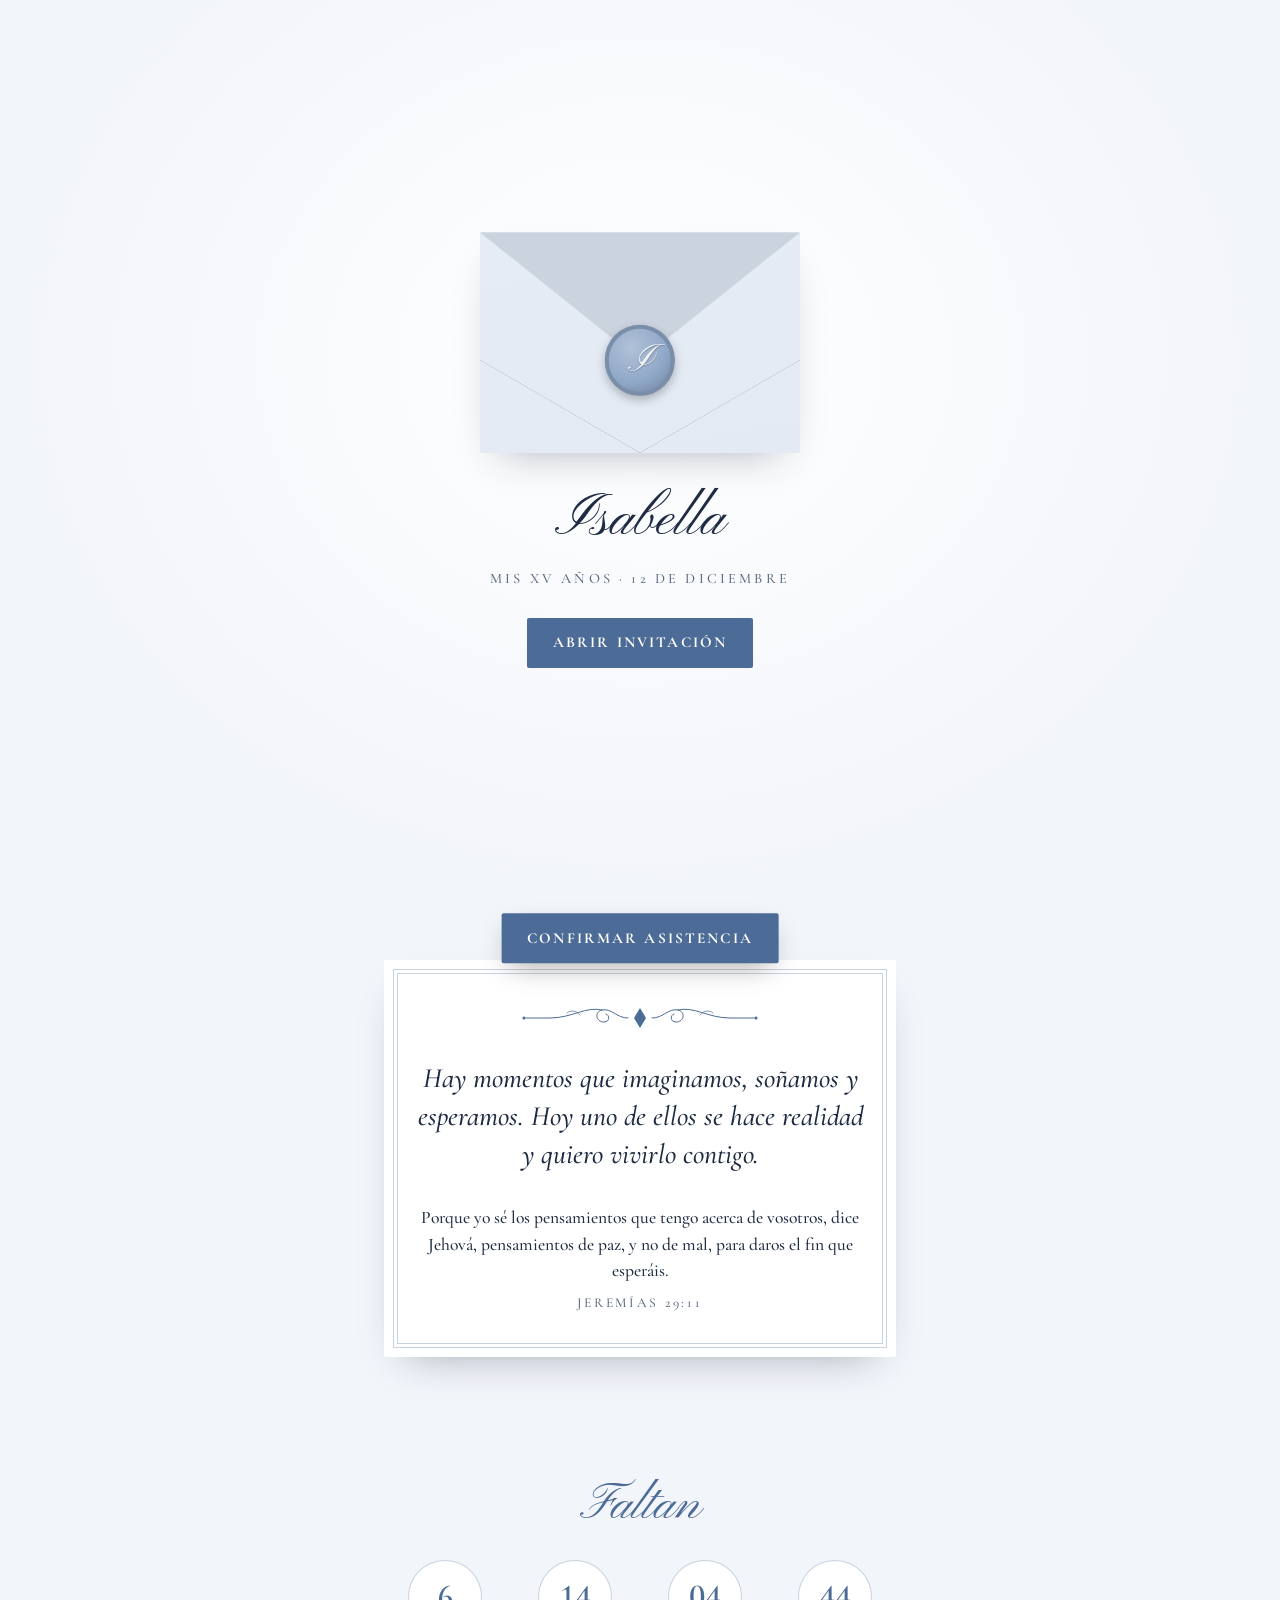
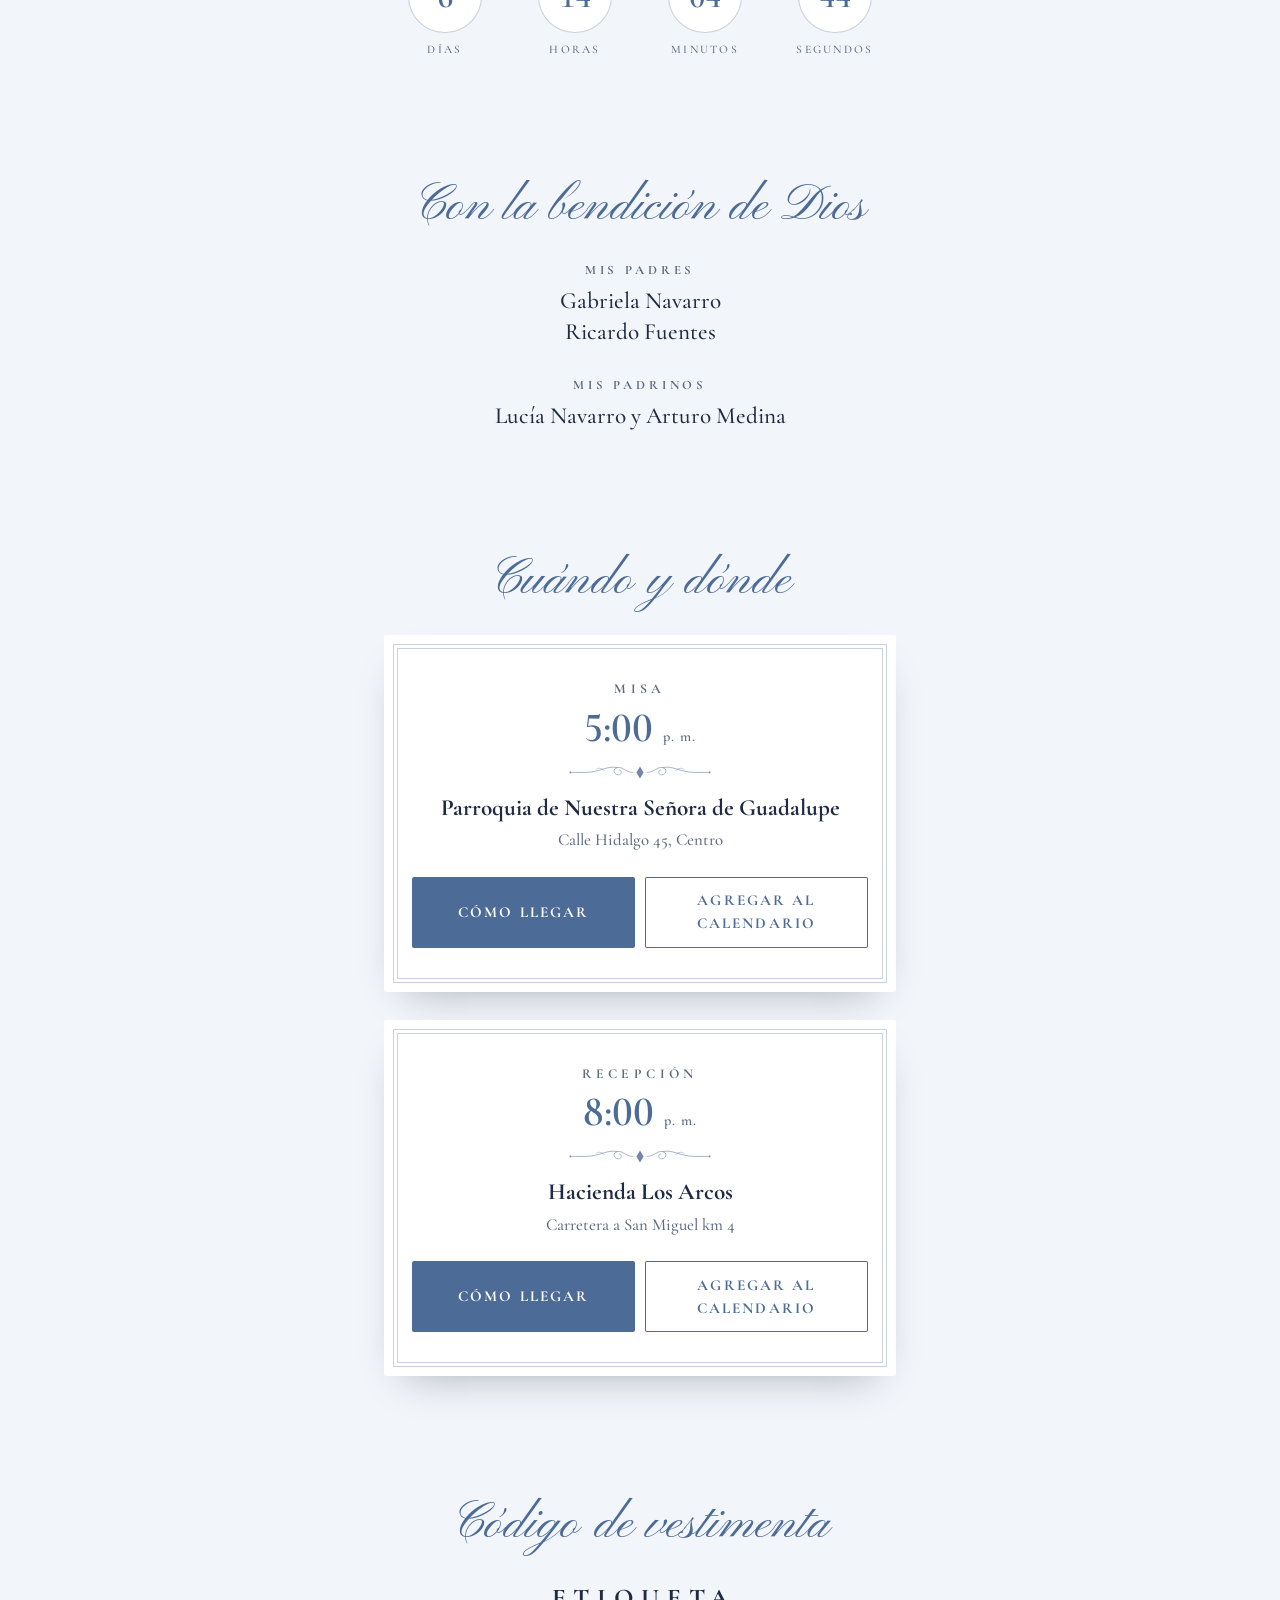
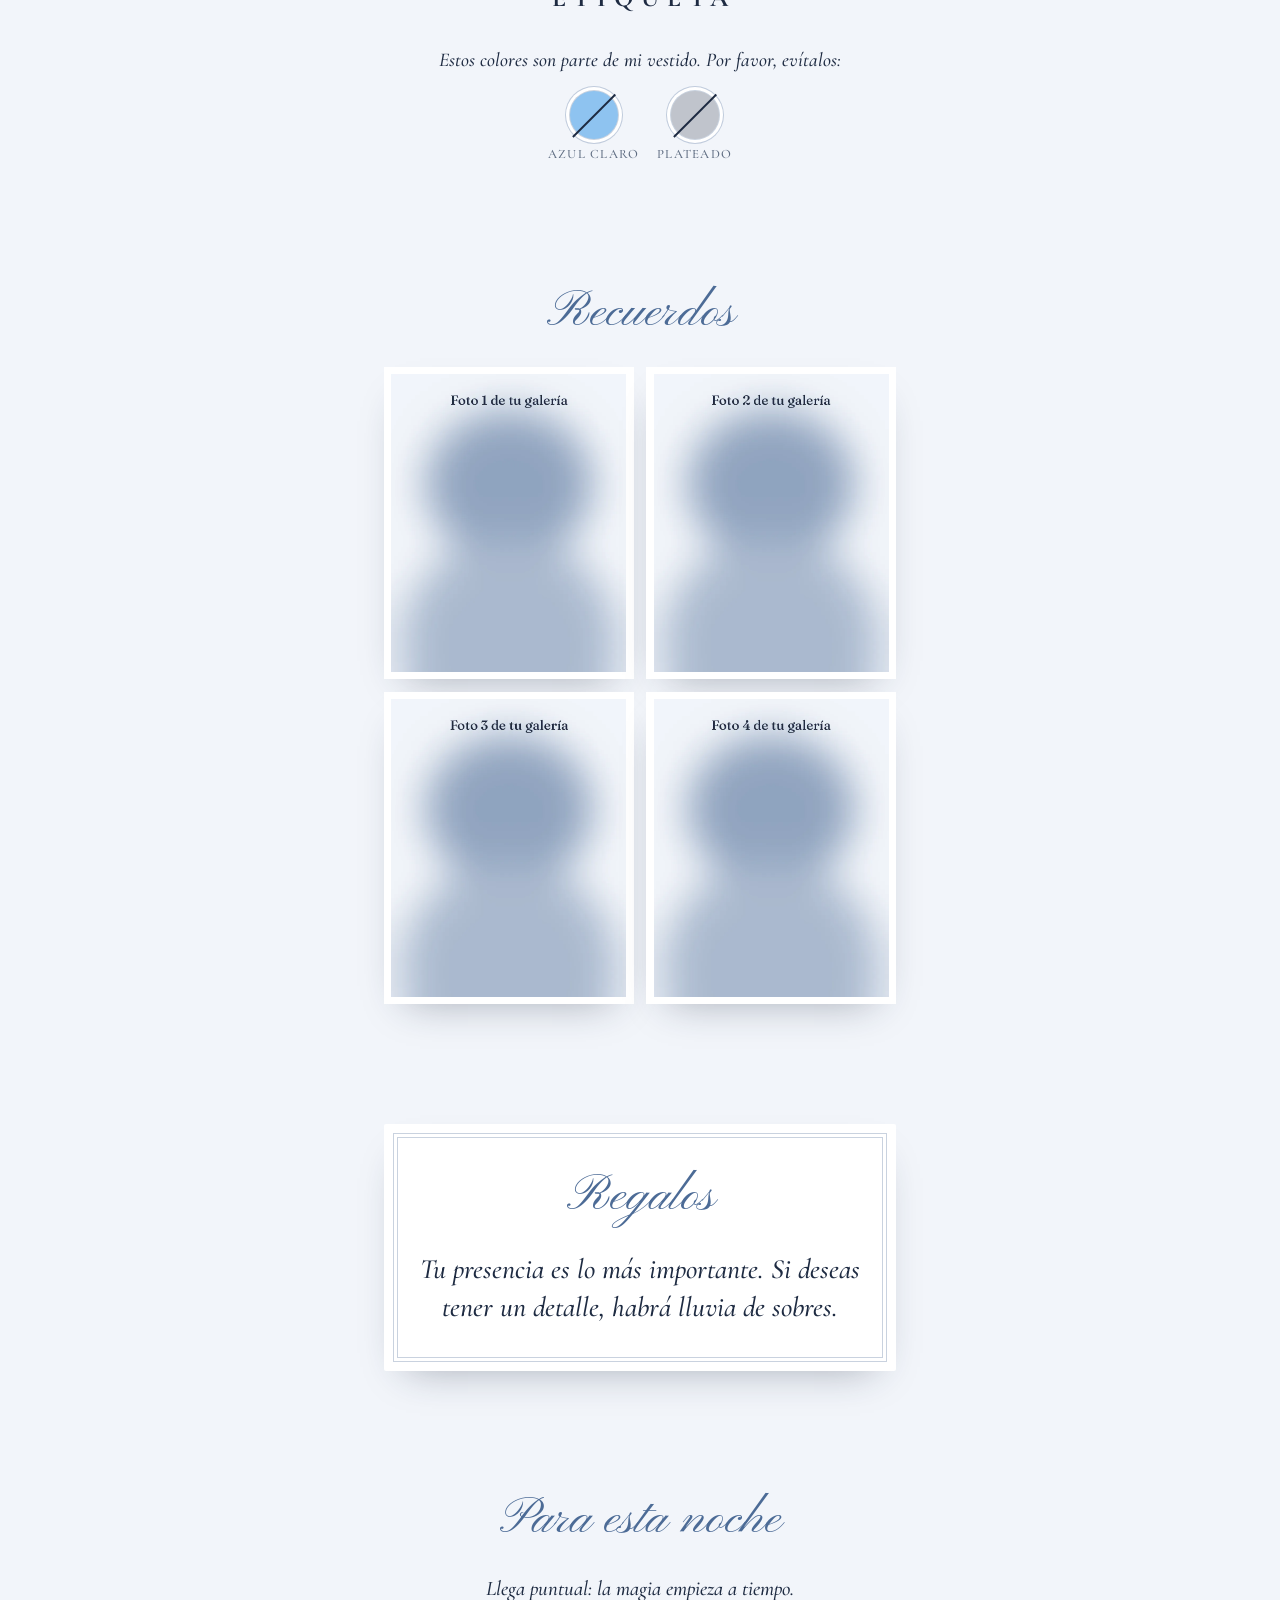
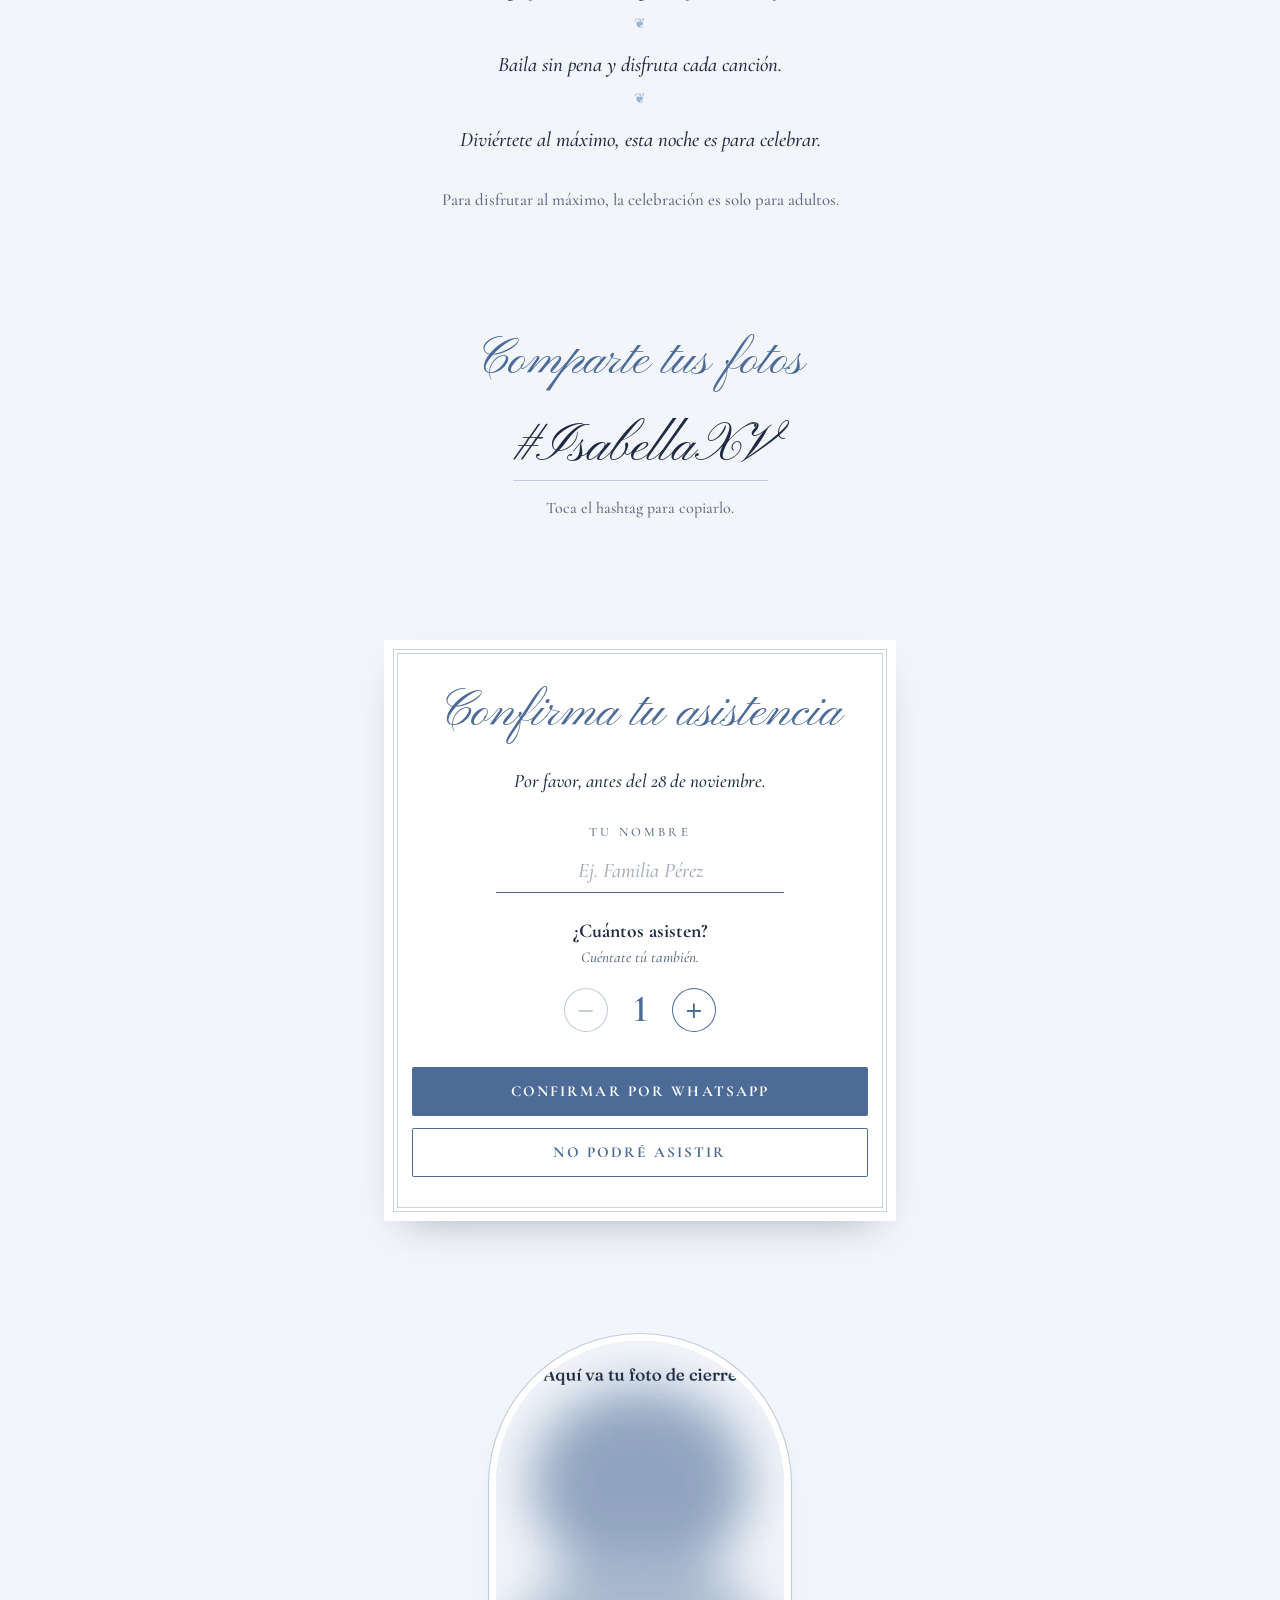
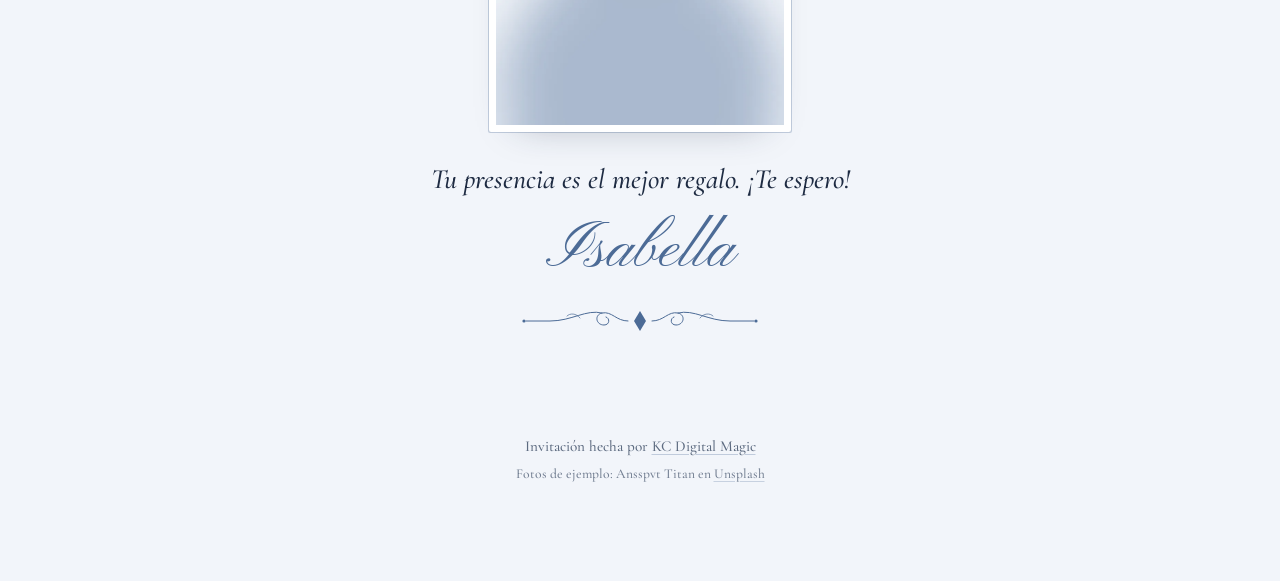
==== commit 8b57e7f7: "Publicación automática" ====
--- a/xv-isabella-2612/index.html
+++ b/xv-isabella-2612/index.html
@@ -673,7 +673,7 @@
 
 <a class="boton flotante" href="#confirmar">Confirmar asistencia</a>
 
-<script type="application/json" id="datos">{"confirmacion": {"fecha_limite": "2026-11-28", "link": null, "metodo": "whatsapp", "whatsapp": "+52 55 0000 0000"}, "cupos_demo": null, "inicio": "2026-12-12T17:00:00", "momentos": [{"direccion": "Calle Hidalgo 45, Centro", "fin": "2026-12-12T18:00:00", "inicio": "2026-12-12T17:00:00", "lugar": "Parroquia de Nuestra Se\u00f1ora de Guadalupe", "titulo": "XV a\u00f1os de Isabella: misa"}, {"direccion": "Carretera a San Miguel km 4", "fin": "2026-12-13T02:00:00", "inicio": "2026-12-12T20:00:00", "lugar": "Hacienda Los Arcos", "titulo": "XV a\u00f1os de Isabella: recepci\u00f3n"}], "nombre": "Isabella", "para_demo": null, "slug": "xv-isabella-2612", "url": "https://basic.kcdigitalmagic.com/xv-isabella-2612/"}</script>
+<script type="application/json" id="datos">{"confirmacion": {"fecha_limite": "2026-11-28", "link": null, "metodo": "whatsapp", "whatsapp": "+52 55 0000 0000"}, "cupos_demo": null, "evento_a": "a los XV a\u00f1os de Isabella", "inicio": "2026-12-12T17:00:00", "momentos": [{"direccion": "Calle Hidalgo 45, Centro", "fin": "2026-12-12T18:00:00", "inicio": "2026-12-12T17:00:00", "lugar": "Parroquia de Nuestra Se\u00f1ora de Guadalupe", "titulo": "XV a\u00f1os de Isabella: misa"}, {"direccion": "Carretera a San Miguel km 4", "fin": "2026-12-13T02:00:00", "inicio": "2026-12-12T20:00:00", "lugar": "Hacienda Los Arcos", "titulo": "XV a\u00f1os de Isabella: recepci\u00f3n"}], "nombre": "Isabella", "para_demo": null, "slug": "xv-isabella-2612", "url": "https://basic.kcdigitalmagic.com/xv-isabella-2612/"}</script>
 <script>
 /* KC Basic — comportamiento común de las invitaciones. Sin librerías. */
 (function () {
@@ -850,6 +850,7 @@
 
   /* ---------- Confirmación ---------- */
   var rsvp = datos.confirmacion;
+  var evA = datos.evento_a || ("a los XV años de " + datos.nombre);
   var salida = $("#cupos-n");
   if (salida) {
     var numero = String(rsvp.whatsapp || "").replace(/\D/g, "");
@@ -871,8 +872,8 @@
       menos.disabled = n <= 1;
       mas.disabled = n >= maximo;
       $("#confirmar-si").href = enlaceWhatsApp(quien + (n === 1
-        ? "Confirmo mi asistencia a los XV años de " + datos.nombre + "."
-        : "Confirmamos asistencia a los XV años de " + datos.nombre + ". Seremos " + n + " personas."));
+        ? "Confirmo mi asistencia " + evA + "."
+        : "Confirmamos asistencia " + evA + ". Seremos " + n + " personas."));
     };
     menos.addEventListener("click", function () { if (n > 1) { n--; pintar(); } });
     mas.addEventListener("click", function () { if (n < maximo) { n++; pintar(); } });
@@ -885,7 +886,7 @@
 
     var pintarNo = function () {
       $("#confirmar-no").href = enlaceWhatsApp(quien + (plural ? "No podremos" : "No podré") +
-        " asistir a los XV años de " + datos.nombre + ". ¡Gracias por la invitación!");
+        " asistir " + evA + ". ¡Gracias por la invitación!");
     };
     pintarNo();
     if (campoNombre) campoNombre.addEventListener("input", function () { pintar(); pintarNo(); });
